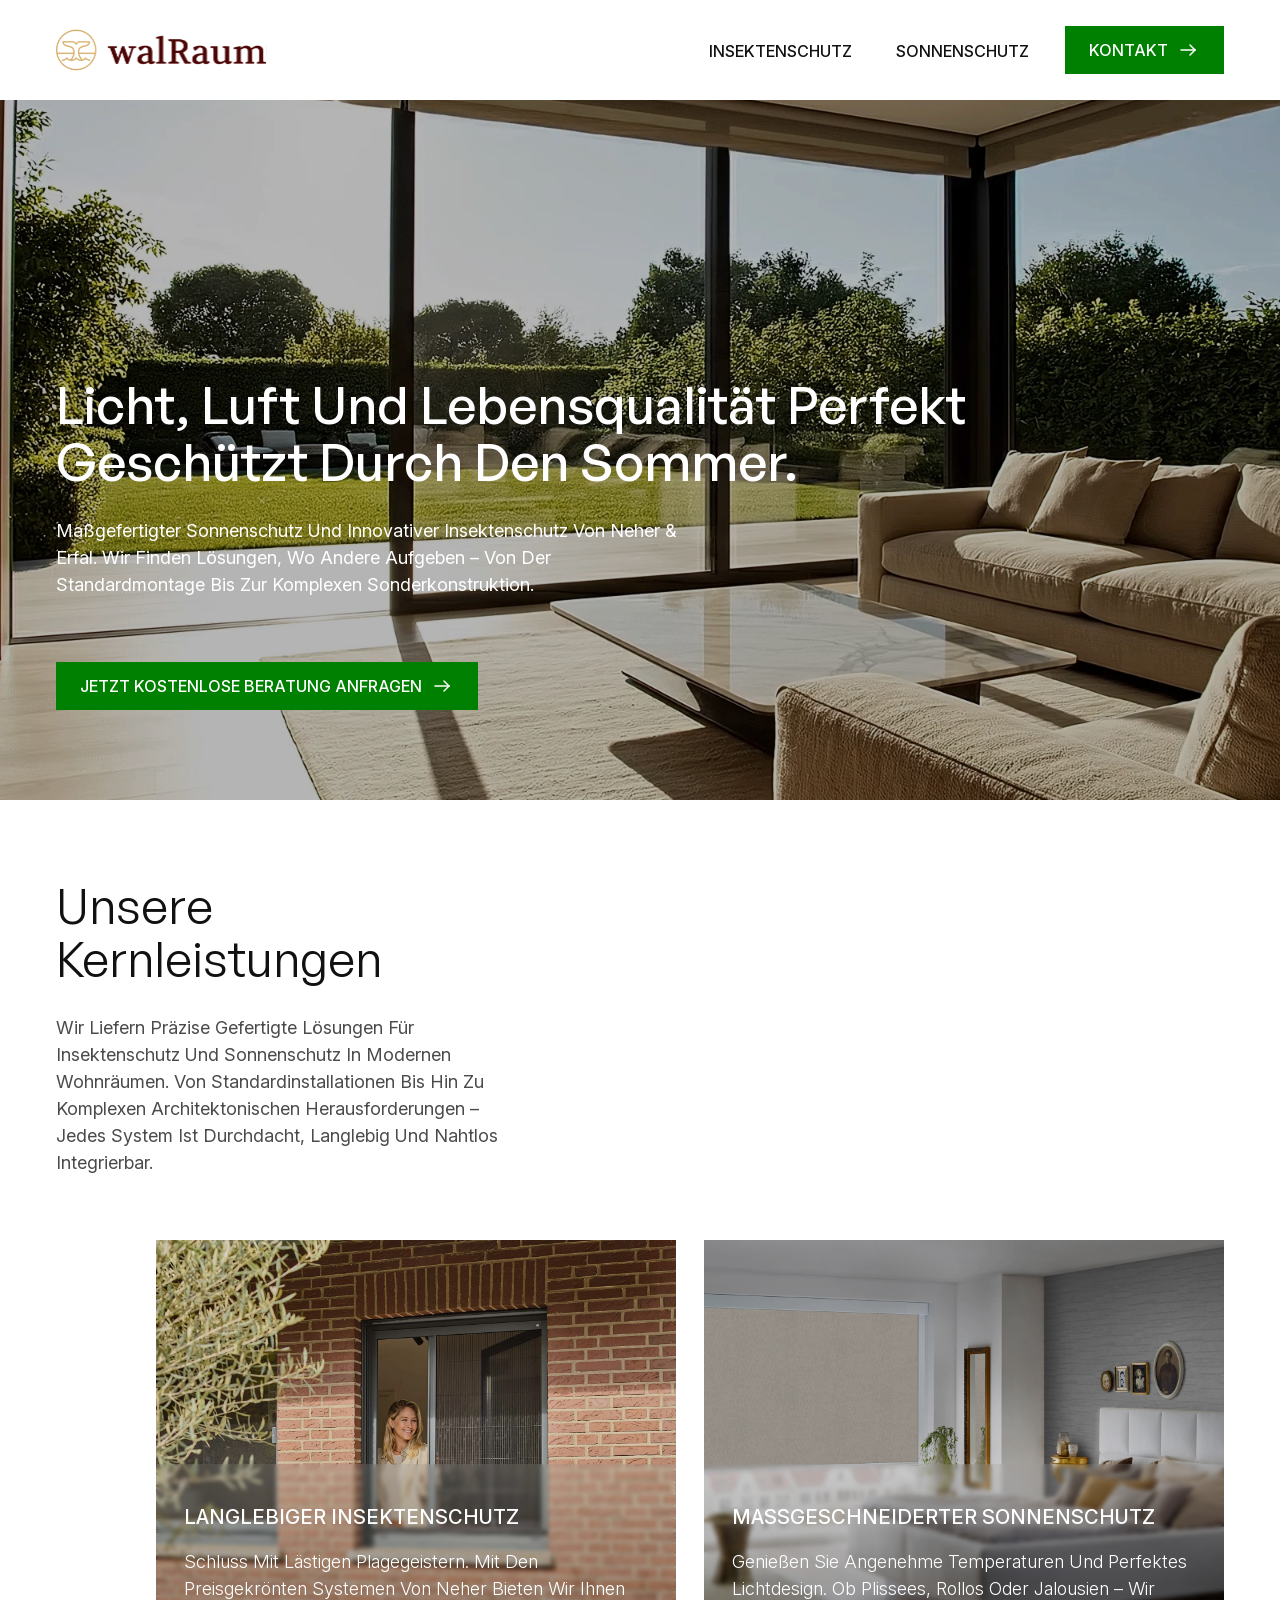
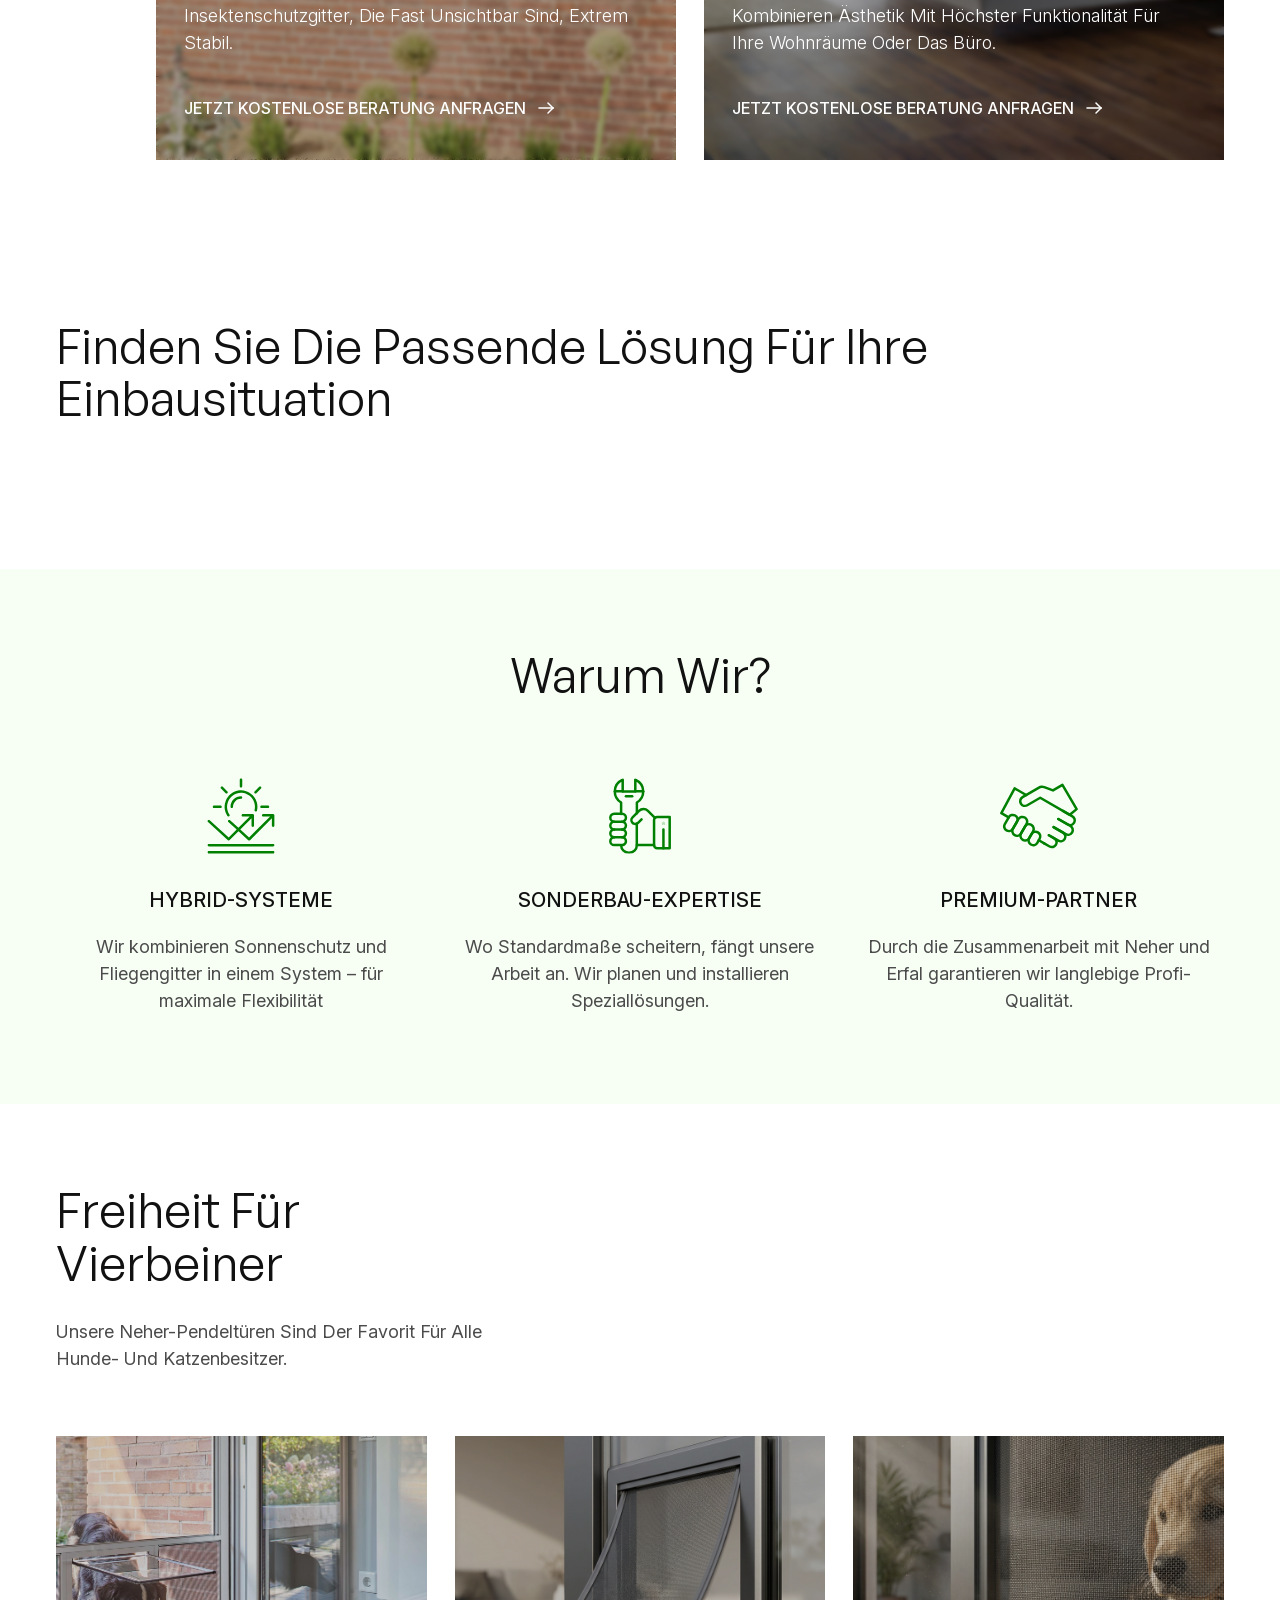
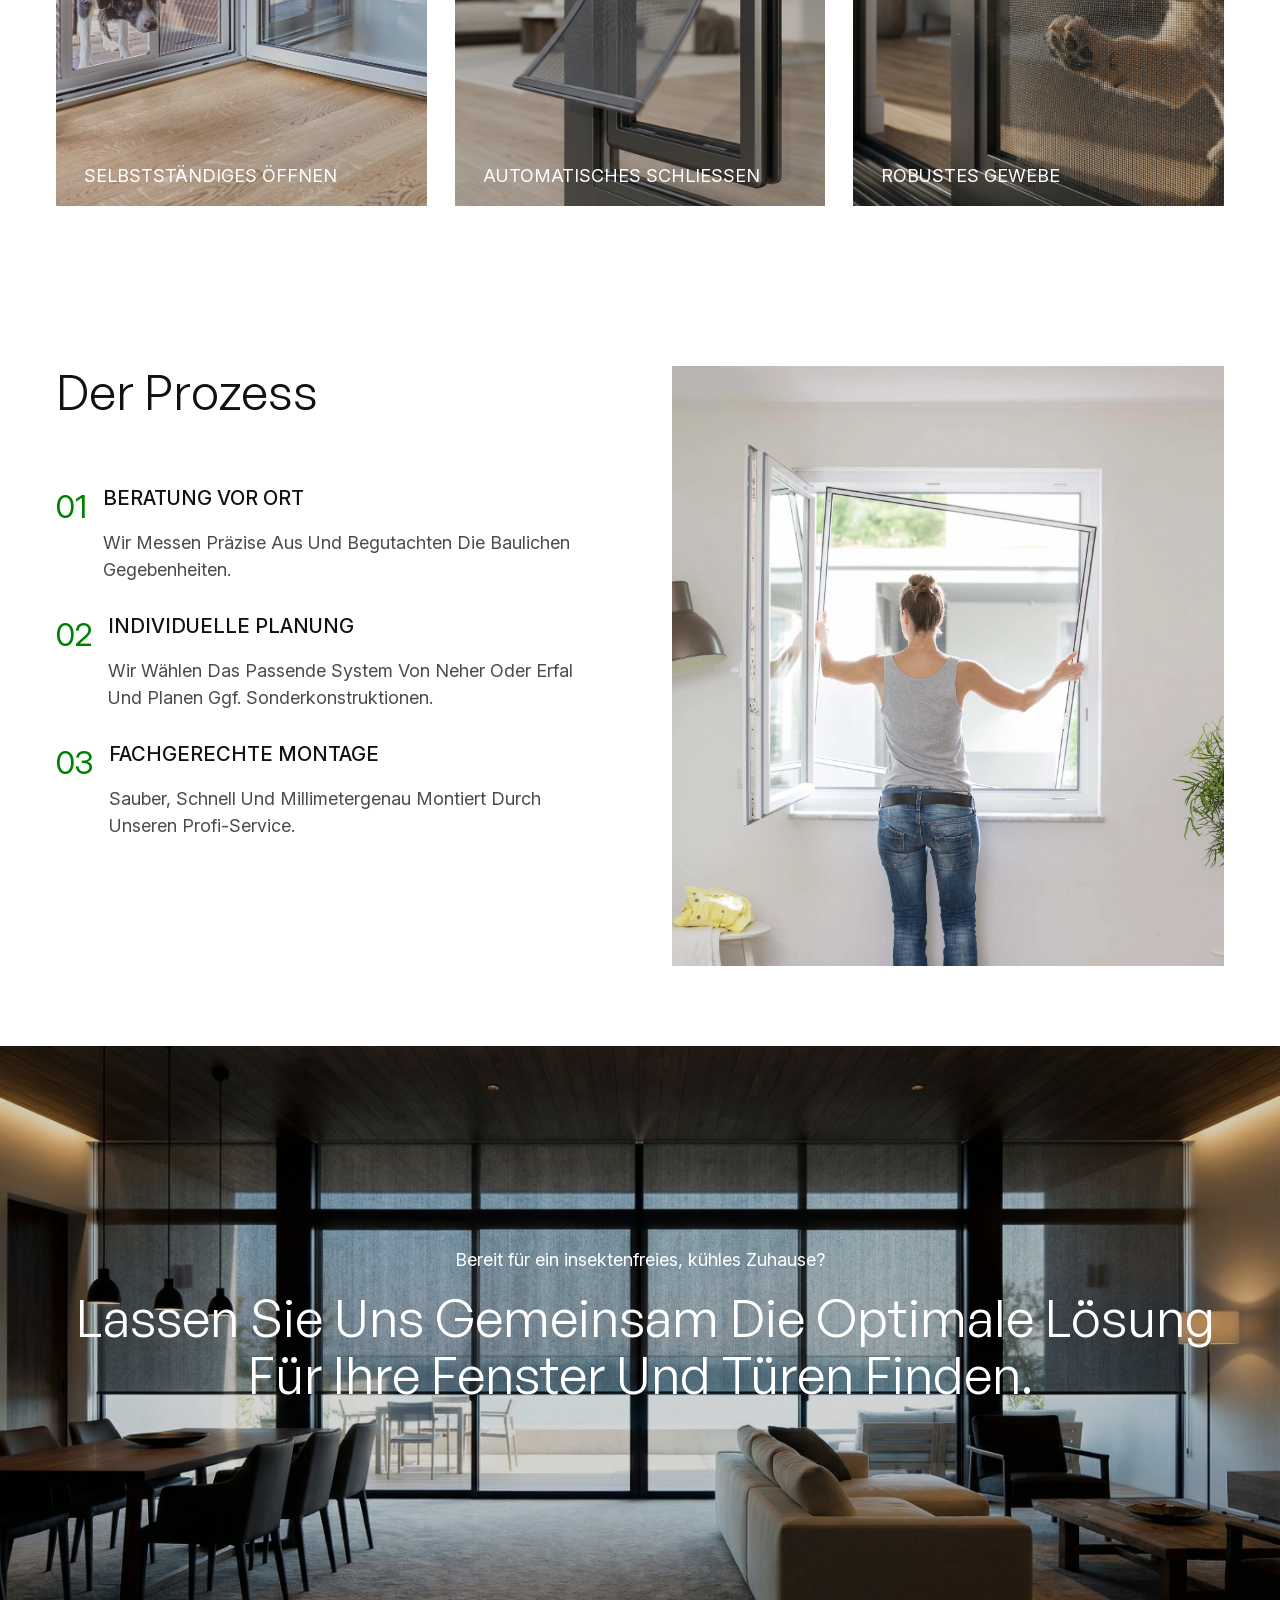
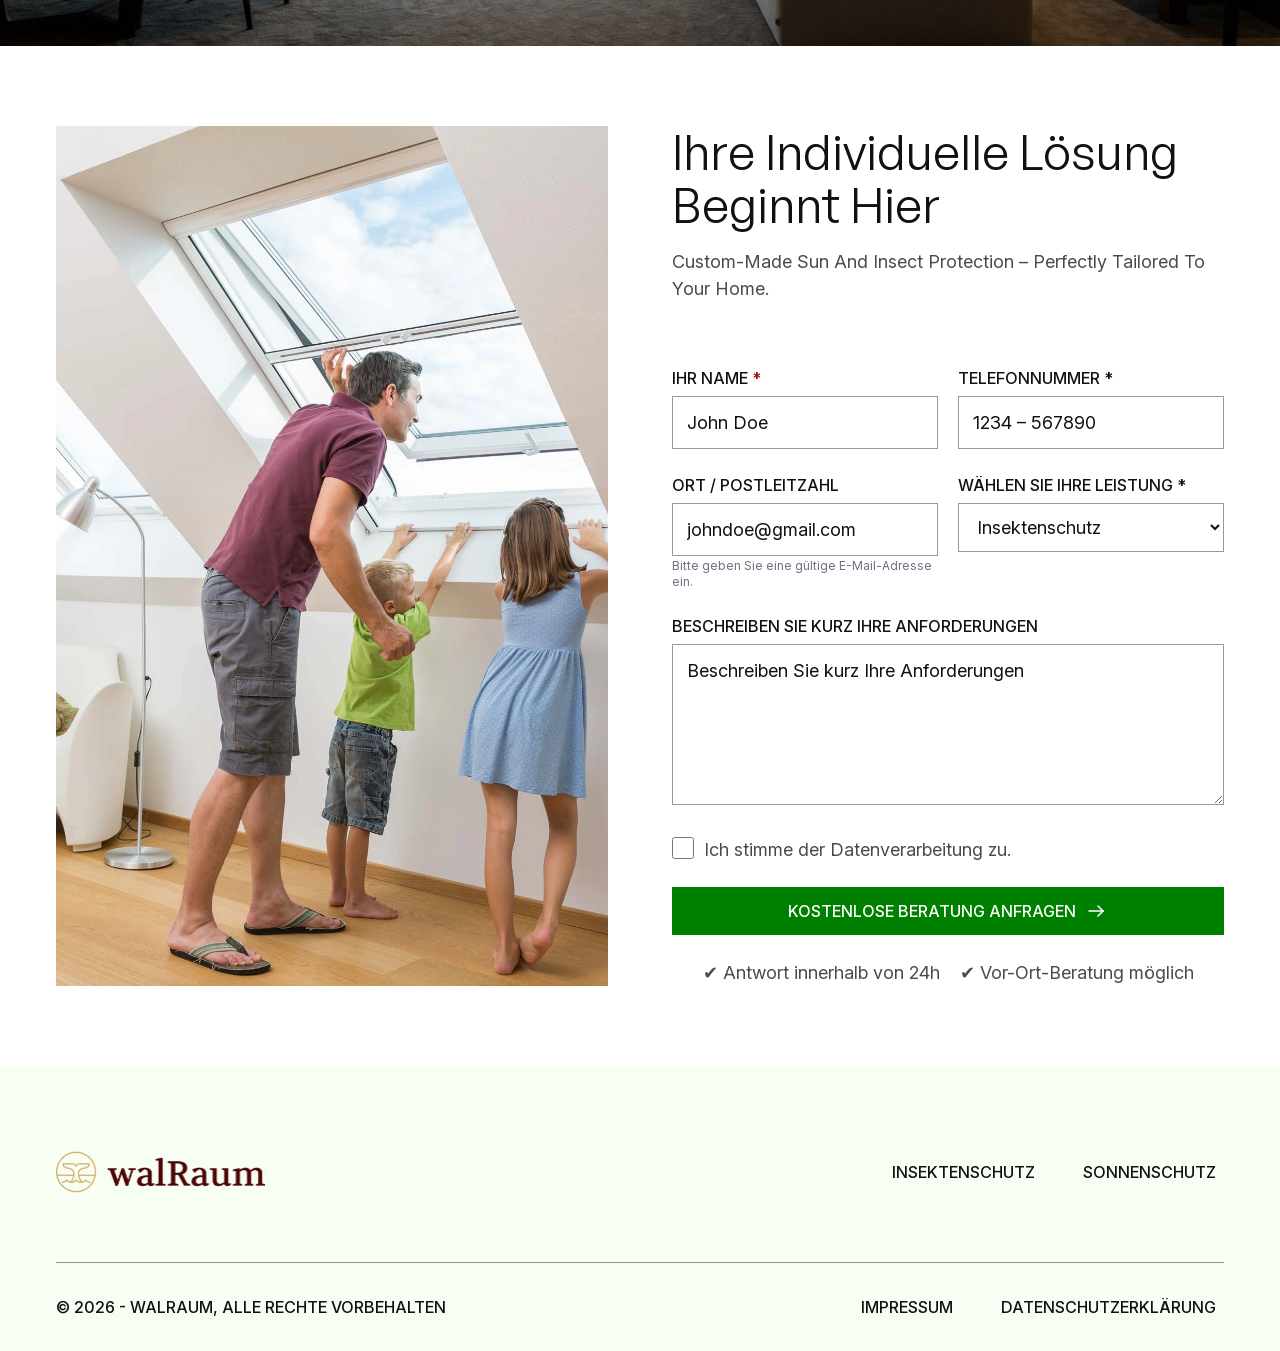
==== index.html @ 72f55087 "first commit" ====
<!doctype html>
<html lang="en">
    <head>
        <meta charset="utf-8">
        <meta name="viewport" content="width=device-width,initial-scale=1">
        <title>Walraum Home Page</title>
        
        <link rel="stylesheet" href="./assets/css/output.css">

    </head>
      
      
    <body>
        <!-- Skip Link button  -->
        <a href="#mainContent" class="skip-link btn-primary fixed top-0 left-0 z-40">Skip to content</a>
       <!-- HEADER -->
        <header class="header py-24 fixed w-full top-0 left-0 z-30">
            <div class="container">
                <div class="inner flex justify-between gap-32 items-center">
                    <a href="./index.html" aria-label="walraum homepage" class="relative">
                        <img src="./assets/images/header-logo.svg" alt="walraum logo image" class="white-logo">
                        <img src="./assets/images/header-color-logo.svg" alt="walraum colored logo image" class="color-logo absolute inset-0 opacity-0 invisible">
                    </a>
                  
                    <div id="mainMenu" class="flex justify-center items-center gap-12 md:gap-28">
                          <div id="menuBtn" class="lg:hidden w-35 h-35 border border-(--text-primary) flex flex-col justify-center items-center cursor-pointer">
                        <span class="line line-1 w-25 h-2 bg-(--text-primary) my-2"></span>
                        <span class="line line-2 w-25 h-2 bg-(--text-primary) my-2"></span>
                        <span class="line line-3 w-25 h-2 bg-(--text-primary) my-2"></span>
                    </div>
                        <nav>
                            
                            <ul>
                                <li>
                                    <a href="./Insektenschutz.html" role="link">Insektenschutz</a>
                                </li>
                                <li>
                                    <a href="./Sonnenschutz.html" role="link">Sonnenschutz</a>
                                </li>
                            </ul>
                        </nav>
                        <!-- button -->
                        <a href="#" role="button" class="btn-primary hidden! sm:flex!">
                            <span>Kontakt</span>
                            <img src="./assets/images/Arrow.svg" alt="white arrow svg" role="img">
                        </a>
                        <a href="#" role="button" class="btn-primary block! sm:hidden! py-8! px-8!">
                            <svg xmlns="http://www.w3.org/2000/svg" version="1.1" xmlns:xlink="http://www.w3.org/1999/xlink" width="20" height="20" x="0" y="0" viewBox="0 0 100 100" style="enable-background:new 0 0 512 512" xml:space="preserve" class=""><g><path d="M80.002 63.655c-4.922-3.39-11.718-1.984-15.067 3.054l-3.54 5.623c-.77 1.172-2.556 1.65-3.844.92-12.648-7.383-23.213-17.423-31.188-29.775-.825-1.277-.486-2.952.752-3.893l5.418-3.924c4.916-3.493 5.843-10.304 2.233-15.18L24.723 7.014c-3.06-4.023-9.05-4.45-12.487-.812C-1.048 20.211-4.83 42.283 27.688 73.293c32.477 30.894 54.338 26.045 67.545 12.192 3.553-3.678 2.814-9.662-1.405-12.511z" fill="#ffffff" opacity="1" data-original="#ffffff" class=""></path></g></svg>
                        </a>
                    </div>
                    
                </div>
            </div>
        </header>
        <main id="mainContent" tabindex="-1">
            <!-- Hero section start -->
            <section class="hero relative overflow-hidden h-[calc(100vh-100px)] flex justify-end">
                <!-- Background Video -->
                <video
                    class="absolute top-0 left-0 w-full h-full object-cover"
                    autoplay
                    muted
                    loop
                    playsinline
                    preload="metadata"
                    poster="./assets/images/Hero-Section.webp"
                >
                    <!-- Multiple formats for browser support -->
                    <source src="./assets/images/hero-banner-video.mp4" type="video/mp4">
                </video>
                <!-- Overlay (optional for readability) -->
                <div class="absolute inset-0 bg-(--overlay) z-10"></div>
                <div class="container">
                    <div class="hero-content relative h-full flex justify-start items-end py-90 z-11">
                        <div class="title lg:w-[80%] space-y-32  lg:space-y-64">
                            <div class="space-y-18 lg:space-y-28">
                                <h1 class="text-h1 font-medium text-white capitalize">
                                    Licht, Luft und Lebensqualität
    Perfekt geschützt durch den Sommer.
                                </h1>
                                <div class="para  capitalize capatalize text-white xl:w-[68%]">
                                    Maßgefertigter Sonnenschutz und innovativer Insektenschutz von Neher & Erfal. Wir finden Lösungen, wo andere aufgeben – von der Standardmontage bis zur komplexen Sonderkonstruktion.
                                </div>
                            </div>
                            <a href="#" class="btn-primary">
                                <span>Jetzt kostenlose Beratung anfragen</span>
                                <img src="./assets/images/Arrow.svg" alt="white arrow svg" role="img">
                            </a>
                        </div>
                    </div>
                </div>
            </section>
            <!-- Section 2 Starts -->
            <section class="py-30 md:py-50 lg:py-80">
                <div class="container">
                    <div class="inner space-y-32  lg:space-y-64">
                        <div class="heading space-y-18 lg:space-y-28 lg:w-[70%] xl:w-[38%]">
                            <h2 class="text-h2 font-normal text-(--text-primary)">Unsere Kernleistungen</h2>
                            <div class="para capitalize space-y-20 text-(--text-secondary) font-normal">
                                <p>Wir liefern präzise gefertigte Lösungen für Insektenschutz und Sonnenschutz in modernen Wohnräumen. Von Standardinstallationen bis hin zu komplexen architektonischen Herausforderungen – jedes System ist durchdacht, langlebig und nahtlos integrierbar.</p>
                            </div>
                        </div>
                        <!-- cards -->
                        <div class="main xl:pl-100 xxl:pl-348">
                            <div class="card-block grid lg:grid-cols-2 gap-28">
                                <div class="card relative overflow-hidden min-h-500 xl:min-h-auto xl:aspect-square group">
                                    <img
                                        src="./assets/images/sec-2-img1.webp"
                                        alt="Montierter Insektenschutzrahmen für Fenster und Türen"
                                        role="img"
                                        class="size-full object-cover transition-all duration-300 ease-in-out group-hover:scale-105"
                                    >
                                    <div class="absolute inset-0 bg-(--overlay) z-10"></div>
                                    <div class="content px-22 md:px-28 pt-28 md:pt-38 pb-22 md:pb-28 absolute bottom-0 w-full z-11 text-white bg-[linear-gradient(180deg,rgba(153,153,151,0.2)_0%,rgba(0,0,0,0.2)_39.9%)] backdrop-blur-[2px] space-y-28">
                                        <div class="space-y-16">
                                            <h3 class="text-h4 font-medium tracking-[6%] uppercase">Langlebiger Insektenschutz</h3>
                                            <div class="para  capitalize space-y-16 font-light tracking-[2%]">
                                                <p>Schluss mit lästigen Plagegeistern. Mit den preisgekrönten Systemen von Neher bieten wir Ihnen Insektenschutzgitter, die fast unsichtbar sind, extrem stabil.</p>
                                            </div>
                                        </div>
                                        <a href="#" role="link" class="btn-link">
                                            <span>Jetzt kostenlose Beratung anfragen</span>
                                            <img src="./assets/images/Arrow.svg" alt="white arrow svg" role="img">
                                        </a>
                                    </div>
                                </div>
                                <!--  -->
                                <div class="card relative overflow-hidden min-h-500 xl:min-h-auto xl:aspect-square group">
                                    <img
                                        src="./assets/images/sec-2-img2.webp"
                                        alt="Montierter Insektenschutzrahmen für Fenster und Türen"
                                        role="img"
                                        class="size-full object-cover transition-all duration-300 ease-in-out group-hover:scale-105"
                                    >
                                    <div class="absolute inset-0 bg-(--overlay) z-10"></div>
                                    <div class="content px-22 md:px-28 pt-28 md:pt-38 pb-22 md:pb-28 absolute bottom-0 w-full z-11 text-white bg-[linear-gradient(180deg,rgba(153,153,151,0.2)_0%,rgba(0,0,0,0.2)_39.9%)] backdrop-blur-[2px] space-y-28">
                                        <div class="space-y-16">
                                            <h3 class="text-h4 font-medium tracking-[6%] uppercase">Maßgeschneiderter Sonnenschutz</h3>
                                            <div class="para  capitalize space-y-16 font-light tracking-[2%]">
                                                <p>Genießen Sie angenehme Temperaturen und perfektes Lichtdesign. Ob Plissees, Rollos oder Jalousien – wir kombinieren Ästhetik mit höchster Funktionalität für Ihre Wohnräume oder das Büro.</p>
                                            </div>
                                        </div>
                                        <a href="#" role="link" class="btn-link">
                                            <span>Jetzt kostenlose Beratung anfragen</span>
                                            <img src="./assets/images/Arrow.svg" alt="white arrow svg" role="img">
                                        </a>
                                    </div>
                                </div>
                            </div>
                        </div>
                    </div>
                </div>
            </section>
            <!-- Section 3 Starts -->
            <section class="py-30 md:py-50 lg:py-80">
                <div class="container">
                    <div class="inner space-y-32  lg:space-y-64">
                        <div class="heading">
                            <h2 class="text-h2 font-normal text-(--text-primary)">Finden Sie die passende Lösung für Ihre Einbausituation</h2>
                          
                        </div>
                        <!-- cards -->
                        <div class="main ">
                            
                        </div>
                    </div>
                </div>
            </section>
            <!-- section 4 starts -->
            <section class="py-30 md:py-50 lg:py-80 bg-(--light-green)">
                <div class="container">
                    <div class="inner space-y-32 lg:space-y-64">
                        <div class="title text-center ">
                            <h2 class="text-h2 font-normal text-(--text-primary)">Warum wir?</h2>
                        </div>
                        <div class="main grid sm:grid-cols-2 lg:grid-cols-3 gap-28 parent-equal">
                            <div class="p-10 flex flex-col gap-28 justify-center items-center text-center">
                                <img src="./assets/images/hybrid.svg" alt="icon for hybrid-system" role="img">
                                <div class="space-y-16">
                                    <h3 class="equal-title text-h4 font-medium uppercase leading-relaxed tracking-[6%]">Hybrid-Systeme</h3>
                                    <div class="equal-content space-y-16 font-normal tracking-[2%] text-(--text-secondary)">
                                        <p>Wir kombinieren Sonnenschutz und Fliegengitter in einem System – für maximale Flexibilität</p>
                                    </div>
                                </div>
                            </div>
                            <!--  -->
                            <div class="p-10 flex flex-col gap-28 justify-center items-center text-center">
                                <img src="./assets/images/Sonderbau-Expertise.svg" alt="icon for Sonderbau-Expertise" role="img">
                                <div class="space-y-16">
                                    <h3 class="equal-title text-h4 font-medium uppercase leading-relaxed tracking-[6%]">Sonderbau-Expertise</h3>
                                    <div class="equal-content space-y-16 font-normal tracking-[2%] text-(--text-secondary)">
                                        <p>Wo Standardmaße scheitern, fängt unsere Arbeit an. Wir planen und installieren Speziallösungen.</p>
                                    </div>
                                </div>
                            </div>
                            <!--  -->
                            <div class="p-10 flex flex-col gap-28 justify-center items-center text-center">
                                <img src="./assets/images/Partner.svg" alt="icon for Premium-Partner" role="img">
                                <div class="space-y-16">
                                    <h3 class="equal-title text-h4 font-medium uppercase leading-relaxed tracking-[6%]">Premium-Partner</h3>
                                    <div class="equal-content space-y-16 font-normal tracking-[2%] text-(--text-secondary)">
                                        <p>Durch die Zusammenarbeit mit Neher und Erfal garantieren wir langlebige Profi-Qualität.</p>
                                    </div>
                                </div>
                            </div>
                        </div>
                    </div>
                </div>
            </section>
            <!-- section 5 starts -->
            <section class="py-30 md:py-50 lg:py-80">
                <div class="container">
                    <div class="inner space-y-32 lg:space-y-64">
                        <div class="heading space-y-18 lg:space-y-28 lg:w-[70%] xl:w-[38%]">
                            <h2 class="text-h2 font-normal text-(--text-primary)">Freiheit für Vierbeiner</h2>
                            <div class="para capitalize space-y-20 text-(--text-secondary) font-normal">
                                <p>Unsere Neher-Pendeltüren sind der Favorit für alle Hunde- und Katzenbesitzer.</p>
                            </div>
                        </div>
                        <div class="grid sm:grid-cols-2 lg:grid-cols-3 gap-28">
                            <div class="relative overflow-hidden group aspect-square">
                                <img src="./assets/images/Freiheit-für-Vierbeiner-1.webp" alt=" image for elbstständiges Öffnen" class="size-full object-cover transition-all duration-300 ease-in-out group-hover:scale-105">
                                <!-- Overlay (optional for readability) -->
                                <div class="absolute inset-0 bg-(--overlay) z-10"></div>
                                <div class="content z-11 text-white uppercase py-17 px-28 absolute bottom-0">
                                    <h3>Selbstständiges Öffnen</h3>
                                </div>
                            </div>
                            <div class="relative overflow-hidden group aspect-square">
                                <img src="./assets/images/Freiheit-für-Vierbeiner-2.webp" alt=" image for Automatisches Schließen" class="size-full object-cover transition-all duration-300 ease-in-out group-hover:scale-105">
                                <!-- Overlay (optional for readability) -->
                                <div class="absolute inset-0 bg-(--overlay) z-10"></div>
                                <div class="content z-11 text-white uppercase py-17 px-28 absolute bottom-0">
                                    <h3>Automatisches Schließen</h3>
                                </div>
                            </div>
                            <div class="relative overflow-hidden group aspect-square">
                                <img src="./assets/images/Freiheit-für-Vierbeiner-3.webp" alt=" image for Robustes Gewebe" class="size-full object-cover transition-all duration-300 ease-in-out group-hover:scale-105">
                                <!-- Overlay (optional for readability) -->
                                <div class="absolute inset-0 bg-(--overlay) z-10"></div>
                                <div class="content z-11 text-white uppercase py-17 px-28 absolute bottom-0">
                                    <h3>Robustes Gewebe</h3>
                                </div>
                            </div>
                        </div>
                    </div>
                </div>
            </section>
            <!-- section 6 Starts -->
            <section class="py-30 md:py-50 lg:py-80">
                <div class="container">
                    <div class="inner flex gap-32 lg:gap-64 flex-col-reverse lg:flex-row">
                        <div class="w-full lg:w-1/2">
                            <div class="space-y-32 lg:space-y-64">
                                <h2 class="text-h2 font-normal text-(--text-primary)">Der Prozess</h2>
                                <div class="listing space-y-16 lg:space-y-28">
                                    <div class="list-inn flex justify-start items-start gap-16">
                                        <span class="text-h3 text-(--button-bg)">01</span>
                                        <div class="space-y-10 sm:space-y-16">
                                            <h3 class="text-h4 uppercase font-medium">Beratung vor Ort</h3>
                                            <div class="para capitalize space-y-16 text-(--text-secondary)">
                                                <span>Wir messen präzise aus und begutachten die baulichen Gegebenheiten.</span>
                                            </div>
                                        </div>
                                    </div>
                                    <!--  -->
                                    <div class="list-inn flex justify-start items-start gap-16">
                                        <span class="text-h3 text-(--button-bg)">02</span>
                                        <div class="space-y-10 sm:space-y-16">
                                            <h3 class="text-h4 uppercase font-medium">Individuelle Planung</h3>
                                            <div class="para capitalize space-y-16 text-(--text-secondary)">
                                                <span>Wir wählen das passende System von Neher oder Erfal und planen ggf. Sonderkonstruktionen.</span>
                                            </div>
                                        </div>
                                    </div>
                                    <!--  -->
                                    <div class="list-inn flex justify-start items-start gap-16">
                                        <span class="text-h3 text-(--button-bg)">03</span>
                                        <div class="space-y-10 sm:space-y-16">
                                            <h3 class="text-h4 uppercase font-medium">Fachgerechte Montage</h3>
                                            <div class="para capitalize space-y-16 text-(--text-secondary)">
                                                <span>Sauber, schnell und millimetergenau montiert durch unseren Profi-Service.</span>
                                            </div>
                                        </div>
                                    </div>
                                </div>
                            </div>
                        </div>
                        <div class="w-full lg:w-1/2 h-600 overflow-hidden">
                            <img
                                src="./assets/images/section-5.webp"
                                alt="section image for Der Prozess"
                                role="img"
                                class="size-full object-cover transition-all duration-300 ease-in-out hover:scale-105"
                            >
                        </div>
                    </div>
                </div>
            </section>
            <!-- section 7 Starts -->
            <section class="py-200 relative overflow-hidden flex justify-center item-center h-600">
                <img
                    src="./assets/images/cta-background-image.webp"
                    alt="cta background image"
                    role="img"
                    class="absolute inset-0 z-0 object-cover object-center size-full"
                >
                <!-- Overlay (optional for readability) -->
                <div class="absolute inset-0 bg-(--overlay) z-10"></div>
                <div class="container">
                    <div class="inner relative z-11">
                        <div class="content text-white text-center space-y-16">
                            <span>Bereit für ein insektenfreies, kühles Zuhause?</span>
                            <h2 class="text-h1 tracking-[2%]"> Lassen Sie uns gemeinsam die optimale Lösung für Ihre Fenster und Türen finden.</h2>
                        </div>
                    </div>
                </div>
            </section>
            <!-- section 8 Starts -->
            <section class="py-30 md:py-50 lg:py-80">
                <div class="container">
                    <div class="inner flex gap-32 xlg:gap-64 flex-col-reverse lg:flex-row">
                        <div class="w-full lg:w-1/2 overflow-hidden">
                            <img
                                src="./assets/images/form-image.webp"
                                alt="section image for Der form"
                                role="img"
                                class="size-full object-cover transition-all duration-300 ease-in-out hover:scale-105"
                            >
                        </div>
                        <div class="w-full lg:w-1/2">
                            <div class="space-y-32 xl:space-y-64">
                                <div class="space-y-16">
                                    <h2 class="text-h2 font-normal text-(--text-primary)">Ihre individuelle Lösung beginnt hier</h2>
                                    <div class="para space-y-16 text-(--text-secondary) capitalize">
                                        <p>Custom-made sun and insect protection – perfectly tailored to your home.</p>
                                    </div>
                                </div>
                                <!-- form -->
                                <form action="#" method="post" class="space-y-24 max-w-2xl">
                                    <!-- Name + Phone -->
                                    <div class="grid xl:grid-cols-2 gap-20">
                                        <!-- Name -->
                                        <div>
                                            <label for="name" class="block text-p font-medium mb-6 uppercase text-(--text-primary)">
                                                Ihr Name
                                                <span aria-hidden="true" class="text-red-800">*</span>
                                            </label>
                                            <input
                                                type="text"
                                                id="name"
                                                name="name"
                                                placeholder="John Doe"
                                                required
                                                aria-required="true"
                                                class="text-(--text-primary) w-full border border-[#989898] px-14 py-12 focus:outline-none focus:ring-1 focus:ring-(--button-bg)"
                                            >
                                        </div>
                                        <!-- Phone -->
                                        <div>
                                            <label for="phone" class="block text-p font-medium mb-6 uppercase text-(--text-primary)">
                                                Telefonnummer
                                                <span aria-hidden="true">*</span>
                                            </label>
                                            <input
                                                type="tel"
                                                id="phone"
                                                name="phone"
                                                placeholder="1234 – 567890"
                                                required
                                                aria-required="true"
                                                class="text-(--text-primary) w-full border border-[#989898] px-14 py-12 focus:outline-none focus:ring-1 focus:ring-(--button-bg)"
                                            >
                                        </div>
                                    </div>
                                    <!-- Email + Service -->
                                    <div class="grid xl:grid-cols-2 gap-20">
                                        <!-- Email -->
                                        <div>
                                            <label for="email" class="block text-p font-medium mb-6 uppercase text-(--text-primary)">
                                                Ort / Postleitzahl
                                            </label>
                                            <input
                                                type="email"
                                                id="email"
                                                name="email"
                                                placeholder="johndoe@gmail.com"
                                                aria-describedby="email-help"
                                                class="text-(--text-primary) w-full border border-[#989898] px-14 py-12 focus:outline-none focus:ring-2 focus:ring-[#989898]"
                                            >
                                            <p id="email-help" class="text-xs text-gray-500 mt-2">
                                                Bitte geben Sie eine gültige E-Mail-Adresse ein.
                                            </p>
                                        </div>
                                        <!-- Service -->
                                        <div>
                                            <label for="service" class="block text-p font-medium mb-6 uppercase text-(--text-primary)">
                                                Wählen Sie Ihre Leistung
                                                <span aria-hidden="true">*</span>
                                            </label>
                                            <select
                                                id="service"
                                                name="service"
                                                required
                                                aria-required="true"
                                                class="text-(--text-primary) w-full border border-[#989898] px-14 py-12 focus:outline-none focus:ring-1 focus:ring-(--button-bg)"
                                            >
                                                <option value="">Insektenschutz</option>
                                                <option value="insektenschutz">Sonnenschutz</option>
                                                <option value="sonnenschutz">Sonnen- & Insektenschutz</option>
                                                <option value="sonderanfertigung">Sonderanfertigung</option>
                                                <option value="lösungen">Haustierfreundliche Lösungen</option>
                                            </select>
                                        </div>
                                    </div>
                                    <!-- Message -->
                                    <div>
                                        <label for="message" class="block text-p font-medium mb-6 uppercase text-(--text-primary)">
                                            Beschreiben Sie kurz Ihre Anforderungen
                                        </label>
                                        <textarea
                                            id="message"
                                            name="message"
                                            rows="5"
                                            placeholder="Beschreiben Sie kurz Ihre Anforderungen"
                                            class="text-(--text-primary) w-full border border-[#989898] px-14 py-12 focus:outline-none focus:ring-1 focus:ring-(--button-bg)"
                                        ></textarea>
                                    </div>
                                    <!-- Checkbox -->
                                    <div class="flex items-start gap-10">
                                        <input
                                            type="checkbox"
                                            id="consent"
                                            name="consent"
                                            required
                                            aria-required="true"
                                            class="mt-1 w-22 h-22"
                                        >
                                        <label for="consent" class="text-body text-(--text-secondary)">
                                            Ich stimme der Datenverarbeitung zu.
                                        </label>
                                    </div>
                                    <!-- Button -->
                                    <button type="submit" class="w-full! btn-primary">
                                        Kostenlose Beratung anfragen 
                                        <img src="./assets/images/Arrow.svg" alt="arrow icon" role="img">
                                    </button>
                                    <!-- Info -->
                                    <div class="flex flex-wrap justify-center gap-10 xl:gap-20 text-body text-(--text-secondary)">
                                        <span>✔ Antwort innerhalb von 24h</span>
                                        <span>✔ Vor-Ort-Beratung möglich</span>
                                    </div>
                                </form>
                            </div>
                        </div>
                    </div>
                </div>
            </section>
        </main>

        <footer class="bg-(--light-green)">
            <div class="container">
              <div class="footer-top pt-50 lg:pt-80 pb-40 lg:pb-64 flex justify-between items-center gap-20 flex-col lg:flex-row">
                  <a href="#" role="link">
                    <img src="./assets/images/header-color-logo.svg" alt="footer logo icon" role="img" class="w-210">
                  </a>

                  <div class="[&_ul]:flex [&_ul]:justify-center [&_ul]:items-center [&_ul]:gap-6 xsm:[&_ul]:gap-16 xlg:[&_ul]:gap-32 xsm:[&_ul>li]:p-8 [&_ul>li]:text-p [&_ul>li]:font-medium [&_ul>li]:uppercase [&_ul]:flex-col xsm:[&_ul]:flex-row [&_ul>li>a]:tracking-[6%] [&_ul>li>a]:transition-all [&_ul>li>a]:duration-300 [&_ul>li>a]:ease-in-out [&_ul>li>a]:hover:text-(--button-bg) [&_ul>li>a]:active:text-(--button-bg) [&_ul>li>a]:focus-within:text-(--button-bg)">
                     <ul>
                      <li><a href="#" role="link"> Insektenschutz</a></li>
                      <li><a href="#" role="link"> Sonnenschutz</a></li>
                     </ul>
                  </div>
              </div>
              <!-- copyright -->
               <div class="copyright flex justify-center lg:justify-between items-center gap-10 lg:gap-16 border-t-[1.5px] border-t-[#939393] py-12 lg:py-24 lg:flex-row flex-col">
                 <div class="text-p font-medium text-(--primary) uppercase  text-center lg:text-left">
                    <p>© 2026 - walraum, Alle Rechte vorbehalten</p>
                 </div>

                 <div class="[&_ul]:flex [&_ul]:justify-center [&_ul]:items-center [&_ul]:gap-6 xsm:[&_ul]:gap-16 xlg:[&_ul]:gap-32 xsm:[&_ul>li]:p-8 [&_ul>li]:text-p [&_ul>li]:font-medium [&_ul>li]:uppercase [&_ul]:flex-col xsm:[&_ul]:flex-row [&_ul>li>a]:tracking-[6%] [&_ul>li>a]:transition-all [&_ul>li>a]:duration-300 [&_ul>li>a]:ease-in-out [&_ul>li>a]:hover:text-(--button-bg) [&_ul>li>a]:active:text-(--button-bg) [&_ul>li>a]:focus-within:text-(--button-bg)">
                    <ul>
                      <li><a href="#" role="link"> Impressum</a></li>
                      <li><a href="#" role="link"> Datenschutzerklärung</a></li>
                     </ul>
                 </div>
               </div>
            </div>
        </footer>
        <!-- Script -->
        <script src="./assets/js/script.js"></script>
    </body>
</html>
---- assets/css/output.css ----
/*! tailwindcss v4.1.16 | MIT License | https://tailwindcss.com */
@layer properties;
@layer theme, base, components, utilities;
@layer theme {
  :root, :host {
    --font-sans: 'General Sans';
    --font-mono: ui-monospace, SFMono-Regular, Menlo, Monaco, Consolas, "Liberation Mono",
      "Courier New", monospace;
    --color-red-800: oklch(44.4% 0.177 26.899);
    --color-green-600: oklch(62.7% 0.194 149.214);
    --color-gray-500: oklch(55.1% 0.027 264.364);
    --color-gray-600: oklch(44.6% 0.03 256.802);
    --color-white: #fff;
    --spacing: 1px;
    --text-xs: 0.75rem;
    --text-xs--line-height: calc(1 / 0.75);
    --font-weight-light: 300;
    --font-weight-normal: 400;
    --font-weight-medium: 500;
    --tracking-wide: 0.025em;
    --leading-relaxed: 1.625;
    --ease-in-out: cubic-bezier(0.4, 0, 0.2, 1);
    --blur-sm: 8px;
    --aspect-video: 16 / 9;
    --default-transition-duration: 150ms;
    --default-transition-timing-function: cubic-bezier(0.4, 0, 0.2, 1);
    --default-font-family: var(--font-sans);
    --default-mono-font-family: var(--font-mono);
    --font-inter: 'Inter';
    --text-h1: clamp(33px, 4vw, 64px);
    --text-h2: clamp(28px, 4vw, 48px);
    --text-h3: clamp(24px, 3.5vw, 32px);
    --text-h4: clamp(20px, 1.5vw, 24px);
    --text-body: clamp(16px, 3vw, 18px);
    --text-p: clamp(14px, 3vw, 16px);
  }
}
@layer base {
  *, ::after, ::before, ::backdrop, ::file-selector-button {
    box-sizing: border-box;
    margin: 0;
    padding: 0;
    border: 0 solid;
  }
  html, :host {
    line-height: 1.5;
    -webkit-text-size-adjust: 100%;
    tab-size: 4;
    font-family: var(--default-font-family, ui-sans-serif, system-ui, sans-serif, "Apple Color Emoji", "Segoe UI Emoji", "Segoe UI Symbol", "Noto Color Emoji");
    font-feature-settings: var(--default-font-feature-settings, normal);
    font-variation-settings: var(--default-font-variation-settings, normal);
    -webkit-tap-highlight-color: transparent;
  }
  hr {
    height: 0;
    color: inherit;
    border-top-width: 1px;
  }
  abbr:where([title]) {
    -webkit-text-decoration: underline dotted;
    text-decoration: underline dotted;
  }
  h1, h2, h3, h4, h5, h6 {
    font-size: inherit;
    font-weight: inherit;
  }
  a {
    color: inherit;
    -webkit-text-decoration: inherit;
    text-decoration: inherit;
  }
  b, strong {
    font-weight: bolder;
  }
  code, kbd, samp, pre {
    font-family: var(--default-mono-font-family, ui-monospace, SFMono-Regular, Menlo, Monaco, Consolas, "Liberation Mono", "Courier New", monospace);
    font-feature-settings: var(--default-mono-font-feature-settings, normal);
    font-variation-settings: var(--default-mono-font-variation-settings, normal);
    font-size: 1em;
  }
  small {
    font-size: 80%;
  }
  sub, sup {
    font-size: 75%;
    line-height: 0;
    position: relative;
    vertical-align: baseline;
  }
  sub {
    bottom: -0.25em;
  }
  sup {
    top: -0.5em;
  }
  table {
    text-indent: 0;
    border-color: inherit;
    border-collapse: collapse;
  }
  :-moz-focusring {
    outline: auto;
  }
  progress {
    vertical-align: baseline;
  }
  summary {
    display: list-item;
  }
  ol, ul, menu {
    list-style: none;
  }
  img, svg, video, canvas, audio, iframe, embed, object {
    display: block;
    vertical-align: middle;
  }
  img, video {
    max-width: 100%;
    height: auto;
  }
  button, input, select, optgroup, textarea, ::file-selector-button {
    font: inherit;
    font-feature-settings: inherit;
    font-variation-settings: inherit;
    letter-spacing: inherit;
    color: inherit;
    border-radius: 0;
    background-color: transparent;
    opacity: 1;
  }
  :where(select:is([multiple], [size])) optgroup {
    font-weight: bolder;
  }
  :where(select:is([multiple], [size])) optgroup option {
    padding-inline-start: 20px;
  }
  ::file-selector-button {
    margin-inline-end: 4px;
  }
  ::placeholder {
    opacity: 1;
  }
  @supports (not (-webkit-appearance: -apple-pay-button))  or (contain-intrinsic-size: 1px) {
    ::placeholder {
      color: currentcolor;
      @supports (color: color-mix(in lab, red, red)) {
        color: color-mix(in oklab, currentcolor 50%, transparent);
      }
    }
  }
  textarea {
    resize: vertical;
  }
  ::-webkit-search-decoration {
    -webkit-appearance: none;
  }
  ::-webkit-date-and-time-value {
    min-height: 1lh;
    text-align: inherit;
  }
  ::-webkit-datetime-edit {
    display: inline-flex;
  }
  ::-webkit-datetime-edit-fields-wrapper {
    padding: 0;
  }
  ::-webkit-datetime-edit, ::-webkit-datetime-edit-year-field, ::-webkit-datetime-edit-month-field, ::-webkit-datetime-edit-day-field, ::-webkit-datetime-edit-hour-field, ::-webkit-datetime-edit-minute-field, ::-webkit-datetime-edit-second-field, ::-webkit-datetime-edit-millisecond-field, ::-webkit-datetime-edit-meridiem-field {
    padding-block: 0;
  }
  ::-webkit-calendar-picker-indicator {
    line-height: 1;
  }
  :-moz-ui-invalid {
    box-shadow: none;
  }
  button, input:where([type="button"], [type="reset"], [type="submit"]), ::file-selector-button {
    appearance: button;
  }
  ::-webkit-inner-spin-button, ::-webkit-outer-spin-button {
    height: auto;
  }
  [hidden]:where(:not([hidden="until-found"])) {
    display: none !important;
  }
}
@layer utilities {
  .collapse {
    visibility: collapse;
  }
  .invisible {
    visibility: hidden;
  }
  .visible {
    visibility: visible;
  }
  .absolute {
    position: absolute;
  }
  .fixed {
    position: fixed;
  }
  .relative {
    position: relative;
  }
  .static {
    position: static;
  }
  .inset-0 {
    inset: calc(var(--spacing) * 0);
  }
  .top-0 {
    top: calc(var(--spacing) * 0);
  }
  .top-50\! {
    top: calc(var(--spacing) * 50) !important;
  }
  .right-0\! {
    right: calc(var(--spacing) * 0) !important;
  }
  .bottom-0 {
    bottom: calc(var(--spacing) * 0);
  }
  .left-0 {
    left: calc(var(--spacing) * 0);
  }
  .left-\[90\%\]\! {
    left: 90% !important;
  }
  .z-0 {
    z-index: 0;
  }
  .z-10 {
    z-index: 10;
  }
  .z-11 {
    z-index: 11;
  }
  .z-30 {
    z-index: 30;
  }
  .z-40 {
    z-index: 40;
  }
  .container {
    width: 100%;
    @media (width >= 425px) {
      max-width: 425px;
    }
    @media (width >= 576px) {
      max-width: 576px;
    }
    @media (width >= 768px) {
      max-width: 768px;
    }
    @media (width >= 992px) {
      max-width: 992px;
    }
    @media (width >= 1024px) {
      max-width: 1024px;
    }
    @media (width >= 1200px) {
      max-width: 1200px;
    }
    @media (width >= 1512px) {
      max-width: 1512px;
    }
    @media (width >= 1740px) {
      max-width: 1740px;
    }
  }
  .mx-auto {
    margin-inline: auto;
  }
  .my-2 {
    margin-block: calc(var(--spacing) * 2);
  }
  .-mt-160 {
    margin-top: calc(var(--spacing) * -160);
  }
  .mt-1 {
    margin-top: calc(var(--spacing) * 1);
  }
  .mt-2 {
    margin-top: calc(var(--spacing) * 2);
  }
  .mb-6 {
    margin-bottom: calc(var(--spacing) * 6);
  }
  .block {
    display: block;
  }
  .block\! {
    display: block !important;
  }
  .contents {
    display: contents;
  }
  .flex {
    display: flex;
  }
  .grid {
    display: grid;
  }
  .hidden {
    display: none;
  }
  .hidden\! {
    display: none !important;
  }
  .aspect-square {
    aspect-ratio: 1 / 1;
  }
  .aspect-video {
    aspect-ratio: var(--aspect-video);
  }
  .size-full {
    width: 100%;
    height: 100%;
  }
  .h-2 {
    height: calc(var(--spacing) * 2);
  }
  .h-22 {
    height: calc(var(--spacing) * 22);
  }
  .h-24 {
    height: calc(var(--spacing) * 24);
  }
  .h-35 {
    height: calc(var(--spacing) * 35);
  }
  .h-40\! {
    height: calc(var(--spacing) * 40) !important;
  }
  .h-80 {
    height: calc(var(--spacing) * 80);
  }
  .h-600 {
    height: calc(var(--spacing) * 600);
  }
  .h-\[calc\(100vh-100px\)\] {
    height: calc(100vh - 100px);
  }
  .h-auto {
    height: auto;
  }
  .h-auto\! {
    height: auto !important;
  }
  .h-full {
    height: 100%;
  }
  .max-h-0 {
    max-height: calc(var(--spacing) * 0);
  }
  .min-h-500 {
    min-height: calc(var(--spacing) * 500);
  }
  .w-22 {
    width: calc(var(--spacing) * 22);
  }
  .w-24 {
    width: calc(var(--spacing) * 24);
  }
  .w-25 {
    width: calc(var(--spacing) * 25);
  }
  .w-35 {
    width: calc(var(--spacing) * 35);
  }
  .w-40\! {
    width: calc(var(--spacing) * 40) !important;
  }
  .w-80 {
    width: calc(var(--spacing) * 80);
  }
  .w-210 {
    width: calc(var(--spacing) * 210);
  }
  .w-auto\! {
    width: auto !important;
  }
  .w-fit {
    width: fit-content;
  }
  .w-full {
    width: 100%;
  }
  .w-full\! {
    width: 100% !important;
  }
  .-translate-x-1\/2\! {
    --tw-translate-x: calc(calc(1/2 * 100%) * -1) !important;
    translate: var(--tw-translate-x) var(--tw-translate-y) !important;
  }
  .transform {
    transform: var(--tw-rotate-x,) var(--tw-rotate-y,) var(--tw-rotate-z,) var(--tw-skew-x,) var(--tw-skew-y,);
  }
  .cursor-pointer {
    cursor: pointer;
  }
  .resize {
    resize: both;
  }
  .flex-col {
    flex-direction: column;
  }
  .flex-col-reverse {
    flex-direction: column-reverse;
  }
  .flex-wrap {
    flex-wrap: wrap;
  }
  .items-center {
    align-items: center;
  }
  .items-end {
    align-items: flex-end;
  }
  .items-start {
    align-items: flex-start;
  }
  .justify-between {
    justify-content: space-between;
  }
  .justify-center {
    justify-content: center;
  }
  .justify-end {
    justify-content: flex-end;
  }
  .justify-start {
    justify-content: flex-start;
  }
  .gap-5 {
    gap: calc(var(--spacing) * 5);
  }
  .gap-10 {
    gap: calc(var(--spacing) * 10);
  }
  .gap-12 {
    gap: calc(var(--spacing) * 12);
  }
  .gap-16 {
    gap: calc(var(--spacing) * 16);
  }
  .gap-20 {
    gap: calc(var(--spacing) * 20);
  }
  .gap-28 {
    gap: calc(var(--spacing) * 28);
  }
  .gap-32 {
    gap: calc(var(--spacing) * 32);
  }
  .space-y-10 {
    :where(& > :not(:last-child)) {
      --tw-space-y-reverse: 0;
      margin-block-start: calc(calc(var(--spacing) * 10) * var(--tw-space-y-reverse));
      margin-block-end: calc(calc(var(--spacing) * 10) * calc(1 - var(--tw-space-y-reverse)));
    }
  }
  .space-y-12 {
    :where(& > :not(:last-child)) {
      --tw-space-y-reverse: 0;
      margin-block-start: calc(calc(var(--spacing) * 12) * var(--tw-space-y-reverse));
      margin-block-end: calc(calc(var(--spacing) * 12) * calc(1 - var(--tw-space-y-reverse)));
    }
  }
  .space-y-16 {
    :where(& > :not(:last-child)) {
      --tw-space-y-reverse: 0;
      margin-block-start: calc(calc(var(--spacing) * 16) * var(--tw-space-y-reverse));
      margin-block-end: calc(calc(var(--spacing) * 16) * calc(1 - var(--tw-space-y-reverse)));
    }
  }
  .space-y-18 {
    :where(& > :not(:last-child)) {
      --tw-space-y-reverse: 0;
      margin-block-start: calc(calc(var(--spacing) * 18) * var(--tw-space-y-reverse));
      margin-block-end: calc(calc(var(--spacing) * 18) * calc(1 - var(--tw-space-y-reverse)));
    }
  }
  .space-y-20 {
    :where(& > :not(:last-child)) {
      --tw-space-y-reverse: 0;
      margin-block-start: calc(calc(var(--spacing) * 20) * var(--tw-space-y-reverse));
      margin-block-end: calc(calc(var(--spacing) * 20) * calc(1 - var(--tw-space-y-reverse)));
    }
  }
  .space-y-24 {
    :where(& > :not(:last-child)) {
      --tw-space-y-reverse: 0;
      margin-block-start: calc(calc(var(--spacing) * 24) * var(--tw-space-y-reverse));
      margin-block-end: calc(calc(var(--spacing) * 24) * calc(1 - var(--tw-space-y-reverse)));
    }
  }
  .space-y-28 {
    :where(& > :not(:last-child)) {
      --tw-space-y-reverse: 0;
      margin-block-start: calc(calc(var(--spacing) * 28) * var(--tw-space-y-reverse));
      margin-block-end: calc(calc(var(--spacing) * 28) * calc(1 - var(--tw-space-y-reverse)));
    }
  }
  .space-y-32 {
    :where(& > :not(:last-child)) {
      --tw-space-y-reverse: 0;
      margin-block-start: calc(calc(var(--spacing) * 32) * var(--tw-space-y-reverse));
      margin-block-end: calc(calc(var(--spacing) * 32) * calc(1 - var(--tw-space-y-reverse)));
    }
  }
  .overflow-hidden {
    overflow: hidden;
  }
  .overflow-hidden\! {
    overflow: hidden !important;
  }
  .rounded-full {
    border-radius: calc(infinity * 1px);
  }
  .rounded-none\! {
    border-radius: 0 !important;
  }
  .border {
    border-style: var(--tw-border-style);
    border-width: 1px;
  }
  .border-2 {
    border-style: var(--tw-border-style);
    border-width: 2px;
  }
  .border-t-\[1\.5px\] {
    border-top-style: var(--tw-border-style);
    border-top-width: 1.5px;
  }
  .border-b-\[1\.5px\] {
    border-bottom-style: var(--tw-border-style);
    border-bottom-width: 1.5px;
  }
  .border-\(--text-primary\) {
    border-color: var(--text-primary);
  }
  .border-\[\#00580091\] {
    border-color: #00580091;
  }
  .border-\[\#989898\] {
    border-color: #989898;
  }
  .border-t-\[\#939393\] {
    border-top-color: #939393;
  }
  .border-b-\[\#D8D8D8\] {
    border-bottom-color: #D8D8D8;
  }
  .bg-\(--light-green\) {
    background-color: var(--light-green);
  }
  .bg-\(--overlay\) {
    background-color: var(--overlay);
  }
  .bg-\(--overlay1\) {
    background-color: var(--overlay1);
  }
  .bg-\(--text-primary\) {
    background-color: var(--text-primary);
  }
  .bg-\[\#F7FFF5\] {
    background-color: #F7FFF5;
  }
  .bg-transparent {
    background-color: transparent;
  }
  .bg-white {
    background-color: var(--color-white);
  }
  .bg-\[linear-gradient\(180deg\,rgba\(153\,153\,151\,0\.2\)_0\%\,rgba\(0\,0\,0\,0\.2\)_39\.9\%\)\] {
    background-image: linear-gradient(180deg,rgba(153,153,151,0.2) 0%,rgba(0,0,0,0.2) 39.9%);
  }
  .object-cover {
    object-fit: cover;
  }
  .object-center {
    object-position: center;
  }
  .p-10 {
    padding: calc(var(--spacing) * 10);
  }
  .px-8\! {
    padding-inline: calc(var(--spacing) * 8) !important;
  }
  .px-14 {
    padding-inline: calc(var(--spacing) * 14);
  }
  .px-15 {
    padding-inline: calc(var(--spacing) * 15);
  }
  .px-22 {
    padding-inline: calc(var(--spacing) * 22);
  }
  .px-28 {
    padding-inline: calc(var(--spacing) * 28);
  }
  .py-4 {
    padding-block: calc(var(--spacing) * 4);
  }
  .py-8 {
    padding-block: calc(var(--spacing) * 8);
  }
  .py-8\! {
    padding-block: calc(var(--spacing) * 8) !important;
  }
  .py-12 {
    padding-block: calc(var(--spacing) * 12);
  }
  .py-17 {
    padding-block: calc(var(--spacing) * 17);
  }
  .py-24 {
    padding-block: calc(var(--spacing) * 24);
  }
  .py-30 {
    padding-block: calc(var(--spacing) * 30);
  }
  .py-40 {
    padding-block: calc(var(--spacing) * 40);
  }
  .py-90 {
    padding-block: calc(var(--spacing) * 90);
  }
  .py-200 {
    padding-block: calc(var(--spacing) * 200);
  }
  .pt-4 {
    padding-top: calc(var(--spacing) * 4);
  }
  .pt-28 {
    padding-top: calc(var(--spacing) * 28);
  }
  .pt-50 {
    padding-top: calc(var(--spacing) * 50);
  }
  .pt-100 {
    padding-top: calc(var(--spacing) * 100);
  }
  .pt-160 {
    padding-top: calc(var(--spacing) * 160);
  }
  .pb-22 {
    padding-bottom: calc(var(--spacing) * 22);
  }
  .pb-28 {
    padding-bottom: calc(var(--spacing) * 28);
  }
  .pb-40 {
    padding-bottom: calc(var(--spacing) * 40);
  }
  .pb-50 {
    padding-bottom: calc(var(--spacing) * 50);
  }
  .text-center {
    text-align: center;
  }
  .text-left {
    text-align: left;
  }
  .text-xs {
    font-size: var(--text-xs);
    line-height: var(--tw-leading, var(--text-xs--line-height));
  }
  .text-\[10px\] {
    font-size: 10px;
  }
  .text-body {
    font-size: var(--text-body);
  }
  .text-h1 {
    font-size: var(--text-h1);
  }
  .text-h2 {
    font-size: var(--text-h2);
  }
  .text-h3 {
    font-size: var(--text-h3);
  }
  .text-h4 {
    font-size: var(--text-h4);
  }
  .text-p {
    font-size: var(--text-p);
  }
  .leading-relaxed {
    --tw-leading: var(--leading-relaxed);
    line-height: var(--leading-relaxed);
  }
  .font-light {
    --tw-font-weight: var(--font-weight-light);
    font-weight: var(--font-weight-light);
  }
  .font-medium {
    --tw-font-weight: var(--font-weight-medium);
    font-weight: var(--font-weight-medium);
  }
  .font-normal {
    --tw-font-weight: var(--font-weight-normal);
    font-weight: var(--font-weight-normal);
  }
  .tracking-\[2\%\] {
    --tw-tracking: 2%;
    letter-spacing: 2%;
  }
  .tracking-\[6\%\] {
    --tw-tracking: 6%;
    letter-spacing: 6%;
  }
  .tracking-wide {
    --tw-tracking: var(--tracking-wide);
    letter-spacing: var(--tracking-wide);
  }
  .text-\(--button-bg\) {
    color: var(--button-bg);
  }
  .text-\(--primary\) {
    color: var(--primary);
  }
  .text-\(--text-primary\) {
    color: var(--text-primary);
  }
  .text-\(--text-secondary\) {
    color: var(--text-secondary);
  }
  .text-\[\#111111\] {
    color: #111111;
  }
  .text-gray-500 {
    color: var(--color-gray-500);
  }
  .text-gray-600 {
    color: var(--color-gray-600);
  }
  .text-green-600 {
    color: var(--color-green-600);
  }
  .text-red-800 {
    color: var(--color-red-800);
  }
  .text-white {
    color: var(--color-white);
  }
  .capitalize {
    text-transform: capitalize;
  }
  .uppercase {
    text-transform: uppercase;
  }
  .opacity-0 {
    opacity: 0%;
  }
  .backdrop-blur-\[2px\] {
    --tw-backdrop-blur: blur(2px);
    -webkit-backdrop-filter: var(--tw-backdrop-blur,) var(--tw-backdrop-brightness,) var(--tw-backdrop-contrast,) var(--tw-backdrop-grayscale,) var(--tw-backdrop-hue-rotate,) var(--tw-backdrop-invert,) var(--tw-backdrop-opacity,) var(--tw-backdrop-saturate,) var(--tw-backdrop-sepia,);
    backdrop-filter: var(--tw-backdrop-blur,) var(--tw-backdrop-brightness,) var(--tw-backdrop-contrast,) var(--tw-backdrop-grayscale,) var(--tw-backdrop-hue-rotate,) var(--tw-backdrop-invert,) var(--tw-backdrop-opacity,) var(--tw-backdrop-saturate,) var(--tw-backdrop-sepia,);
  }
  .transition {
    transition-property: color, background-color, border-color, outline-color, text-decoration-color, fill, stroke, --tw-gradient-from, --tw-gradient-via, --tw-gradient-to, opacity, box-shadow, transform, translate, scale, rotate, filter, -webkit-backdrop-filter, backdrop-filter, display, content-visibility, overlay, pointer-events;
    transition-timing-function: var(--tw-ease, var(--default-transition-timing-function));
    transition-duration: var(--tw-duration, var(--default-transition-duration));
  }
  .transition-all {
    transition-property: all;
    transition-timing-function: var(--tw-ease, var(--default-transition-timing-function));
    transition-duration: var(--tw-duration, var(--default-transition-duration));
  }
  .duration-300 {
    --tw-duration: 300ms;
    transition-duration: 300ms;
  }
  .duration-500 {
    --tw-duration: 500ms;
    transition-duration: 500ms;
  }
  .ease-in-out {
    --tw-ease: var(--ease-in-out);
    transition-timing-function: var(--ease-in-out);
  }
  .backface-hidden {
    backface-visibility: hidden;
  }
  .group-hover\:scale-105 {
    &:is(:where(.group):hover *) {
      @media (hover: hover) {
        --tw-scale-x: 105%;
        --tw-scale-y: 105%;
        --tw-scale-z: 105%;
        scale: var(--tw-scale-x) var(--tw-scale-y);
      }
    }
  }
  .hover\:scale-105 {
    &:hover {
      @media (hover: hover) {
        --tw-scale-x: 105%;
        --tw-scale-y: 105%;
        --tw-scale-z: 105%;
        scale: var(--tw-scale-x) var(--tw-scale-y);
      }
    }
  }
  .focus\:ring-1 {
    &:focus {
      --tw-ring-shadow: var(--tw-ring-inset,) 0 0 0 calc(1px + var(--tw-ring-offset-width)) var(--tw-ring-color, currentcolor);
      box-shadow: var(--tw-inset-shadow), var(--tw-inset-ring-shadow), var(--tw-ring-offset-shadow), var(--tw-ring-shadow), var(--tw-shadow);
    }
  }
  .focus\:ring-2 {
    &:focus {
      --tw-ring-shadow: var(--tw-ring-inset,) 0 0 0 calc(2px + var(--tw-ring-offset-width)) var(--tw-ring-color, currentcolor);
      box-shadow: var(--tw-inset-shadow), var(--tw-inset-ring-shadow), var(--tw-ring-offset-shadow), var(--tw-ring-shadow), var(--tw-shadow);
    }
  }
  .focus\:ring-\(--button-bg\) {
    &:focus {
      --tw-ring-color: var(--button-bg);
    }
  }
  .focus\:ring-\[\#989898\] {
    &:focus {
      --tw-ring-color: #989898;
    }
  }
  .focus\:outline-none {
    &:focus {
      --tw-outline-style: none;
      outline-style: none;
    }
  }
  .xsm\:text-h4 {
    @media (width >= 425px) {
      font-size: var(--text-h4);
    }
  }
  .sm\:flex\! {
    @media (width >= 576px) {
      display: flex !important;
    }
  }
  .sm\:hidden\! {
    @media (width >= 576px) {
      display: none !important;
    }
  }
  .sm\:grid-cols-2 {
    @media (width >= 576px) {
      grid-template-columns: repeat(2, minmax(0, 1fr));
    }
  }
  .sm\:space-y-16 {
    @media (width >= 576px) {
      :where(& > :not(:last-child)) {
        --tw-space-y-reverse: 0;
        margin-block-start: calc(calc(var(--spacing) * 16) * var(--tw-space-y-reverse));
        margin-block-end: calc(calc(var(--spacing) * 16) * calc(1 - var(--tw-space-y-reverse)));
      }
    }
  }
  .md\:flex\! {
    @media (width >= 768px) {
      display: flex !important;
    }
  }
  .md\:hidden {
    @media (width >= 768px) {
      display: none;
    }
  }
  .md\:h-600 {
    @media (width >= 768px) {
      height: calc(var(--spacing) * 600);
    }
  }
  .md\:w-\[85\%\] {
    @media (width >= 768px) {
      width: 85%;
    }
  }
  .md\:gap-28 {
    @media (width >= 768px) {
      gap: calc(var(--spacing) * 28);
    }
  }
  .md\:p-10 {
    @media (width >= 768px) {
      padding: calc(var(--spacing) * 10);
    }
  }
  .md\:px-10 {
    @media (width >= 768px) {
      padding-inline: calc(var(--spacing) * 10);
    }
  }
  .md\:px-28 {
    @media (width >= 768px) {
      padding-inline: calc(var(--spacing) * 28);
    }
  }
  .md\:py-50 {
    @media (width >= 768px) {
      padding-block: calc(var(--spacing) * 50);
    }
  }
  .md\:pt-38 {
    @media (width >= 768px) {
      padding-top: calc(var(--spacing) * 38);
    }
  }
  .md\:pb-0 {
    @media (width >= 768px) {
      padding-bottom: calc(var(--spacing) * 0);
    }
  }
  .md\:pb-28 {
    @media (width >= 768px) {
      padding-bottom: calc(var(--spacing) * 28);
    }
  }
  .lg\:sticky {
    @media (width >= 992px) {
      position: sticky;
    }
  }
  .lg\:top-100 {
    @media (width >= 992px) {
      top: calc(var(--spacing) * 100);
    }
  }
  .lg\:hidden {
    @media (width >= 992px) {
      display: none;
    }
  }
  .lg\:h-600 {
    @media (width >= 992px) {
      height: calc(var(--spacing) * 600);
    }
  }
  .lg\:w-1\/2 {
    @media (width >= 992px) {
      width: calc(1/2 * 100%);
    }
  }
  .lg\:w-\[70\%\] {
    @media (width >= 992px) {
      width: 70%;
    }
  }
  .lg\:w-\[80\%\] {
    @media (width >= 992px) {
      width: 80%;
    }
  }
  .lg\:grid-cols-2 {
    @media (width >= 992px) {
      grid-template-columns: repeat(2, minmax(0, 1fr));
    }
  }
  .lg\:grid-cols-3 {
    @media (width >= 992px) {
      grid-template-columns: repeat(3, minmax(0, 1fr));
    }
  }
  .lg\:flex-row {
    @media (width >= 992px) {
      flex-direction: row;
    }
  }
  .lg\:flex-row-reverse {
    @media (width >= 992px) {
      flex-direction: row-reverse;
    }
  }
  .lg\:justify-between {
    @media (width >= 992px) {
      justify-content: space-between;
    }
  }
  .lg\:gap-16 {
    @media (width >= 992px) {
      gap: calc(var(--spacing) * 16);
    }
  }
  .lg\:gap-28 {
    @media (width >= 992px) {
      gap: calc(var(--spacing) * 28);
    }
  }
  .lg\:gap-64 {
    @media (width >= 992px) {
      gap: calc(var(--spacing) * 64);
    }
  }
  .lg\:space-y-28 {
    @media (width >= 992px) {
      :where(& > :not(:last-child)) {
        --tw-space-y-reverse: 0;
        margin-block-start: calc(calc(var(--spacing) * 28) * var(--tw-space-y-reverse));
        margin-block-end: calc(calc(var(--spacing) * 28) * calc(1 - var(--tw-space-y-reverse)));
      }
    }
  }
  .lg\:space-y-64 {
    @media (width >= 992px) {
      :where(& > :not(:last-child)) {
        --tw-space-y-reverse: 0;
        margin-block-start: calc(calc(var(--spacing) * 64) * var(--tw-space-y-reverse));
        margin-block-end: calc(calc(var(--spacing) * 64) * calc(1 - var(--tw-space-y-reverse)));
      }
    }
  }
  .lg\:py-24 {
    @media (width >= 992px) {
      padding-block: calc(var(--spacing) * 24);
    }
  }
  .lg\:py-80 {
    @media (width >= 992px) {
      padding-block: calc(var(--spacing) * 80);
    }
  }
  .lg\:pt-80 {
    @media (width >= 992px) {
      padding-top: calc(var(--spacing) * 80);
    }
  }
  .lg\:pb-64 {
    @media (width >= 992px) {
      padding-bottom: calc(var(--spacing) * 64);
    }
  }
  .lg\:text-left {
    @media (width >= 992px) {
      text-align: left;
    }
  }
  .xlg\:gap-64 {
    @media (width >= 1024px) {
      gap: calc(var(--spacing) * 64);
    }
  }
  .xl\:relative {
    @media (width >= 1200px) {
      position: relative;
    }
  }
  .xl\:top-0 {
    @media (width >= 1200px) {
      top: calc(var(--spacing) * 0);
    }
  }
  .xl\:left-\[94\%\]\! {
    @media (width >= 1200px) {
      left: 94% !important;
    }
  }
  .xl\:aspect-auto {
    @media (width >= 1200px) {
      aspect-ratio: auto;
    }
  }
  .xl\:aspect-square {
    @media (width >= 1200px) {
      aspect-ratio: 1 / 1;
    }
  }
  .xl\:h-700 {
    @media (width >= 1200px) {
      height: calc(var(--spacing) * 700);
    }
  }
  .xl\:h-auto {
    @media (width >= 1200px) {
      height: auto;
    }
  }
  .xl\:h-full {
    @media (width >= 1200px) {
      height: 100%;
    }
  }
  .xl\:min-h-auto {
    @media (width >= 1200px) {
      min-height: auto;
    }
  }
  .xl\:w-\[38\%\] {
    @media (width >= 1200px) {
      width: 38%;
    }
  }
  .xl\:w-\[68\%\] {
    @media (width >= 1200px) {
      width: 68%;
    }
  }
  .xl\:grid-cols-2 {
    @media (width >= 1200px) {
      grid-template-columns: repeat(2, minmax(0, 1fr));
    }
  }
  .xl\:grid-cols-4 {
    @media (width >= 1200px) {
      grid-template-columns: repeat(4, minmax(0, 1fr));
    }
  }
  .xl\:gap-20 {
    @media (width >= 1200px) {
      gap: calc(var(--spacing) * 20);
    }
  }
  .xl\:gap-64 {
    @media (width >= 1200px) {
      gap: calc(var(--spacing) * 64);
    }
  }
  .xl\:space-y-64 {
    @media (width >= 1200px) {
      :where(& > :not(:last-child)) {
        --tw-space-y-reverse: 0;
        margin-block-start: calc(calc(var(--spacing) * 64) * var(--tw-space-y-reverse));
        margin-block-end: calc(calc(var(--spacing) * 64) * calc(1 - var(--tw-space-y-reverse)));
      }
    }
  }
  .xl\:pl-100 {
    @media (width >= 1200px) {
      padding-left: calc(var(--spacing) * 100);
    }
  }
  .xxl\:px-28 {
    @media (width >= 1512px) {
      padding-inline: calc(var(--spacing) * 28);
    }
  }
  .xxl\:pl-348 {
    @media (width >= 1512px) {
      padding-left: calc(var(--spacing) * 348);
    }
  }
  .\[\&_ul\]\:flex {
    & ul {
      display: flex;
    }
  }
  .\[\&_ul\]\:flex-col {
    & ul {
      flex-direction: column;
    }
  }
  .\[\&_ul\]\:items-center {
    & ul {
      align-items: center;
    }
  }
  .\[\&_ul\]\:justify-center {
    & ul {
      justify-content: center;
    }
  }
  .\[\&_ul\]\:gap-6 {
    & ul {
      gap: calc(var(--spacing) * 6);
    }
  }
  .xsm\:\[\&_ul\]\:flex-row {
    @media (width >= 425px) {
      & ul {
        flex-direction: row;
      }
    }
  }
  .xsm\:\[\&_ul\]\:gap-16 {
    @media (width >= 425px) {
      & ul {
        gap: calc(var(--spacing) * 16);
      }
    }
  }
  .xlg\:\[\&_ul\]\:gap-32 {
    @media (width >= 1024px) {
      & ul {
        gap: calc(var(--spacing) * 32);
      }
    }
  }
  .\[\&_ul\>li\]\:text-p {
    & ul>li {
      font-size: var(--text-p);
    }
  }
  .\[\&_ul\>li\]\:font-medium {
    & ul>li {
      --tw-font-weight: var(--font-weight-medium);
      font-weight: var(--font-weight-medium);
    }
  }
  .\[\&_ul\>li\]\:uppercase {
    & ul>li {
      text-transform: uppercase;
    }
  }
  .xsm\:\[\&_ul\>li\]\:p-8 {
    @media (width >= 425px) {
      & ul>li {
        padding: calc(var(--spacing) * 8);
      }
    }
  }
  .\[\&_ul\>li\>a\]\:tracking-\[6\%\] {
    & ul>li>a {
      --tw-tracking: 6%;
      letter-spacing: 6%;
    }
  }
  .\[\&_ul\>li\>a\]\:transition-all {
    & ul>li>a {
      transition-property: all;
      transition-timing-function: var(--tw-ease, var(--default-transition-timing-function));
      transition-duration: var(--tw-duration, var(--default-transition-duration));
    }
  }
  .\[\&_ul\>li\>a\]\:duration-300 {
    & ul>li>a {
      --tw-duration: 300ms;
      transition-duration: 300ms;
    }
  }
  .\[\&_ul\>li\>a\]\:ease-in-out {
    & ul>li>a {
      --tw-ease: var(--ease-in-out);
      transition-timing-function: var(--ease-in-out);
    }
  }
  .\[\&_ul\>li\>a\]\:focus-within\:text-\(--button-bg\) {
    & ul>li>a {
      &:focus-within {
        color: var(--button-bg);
      }
    }
  }
  .\[\&_ul\>li\>a\]\:hover\:text-\(--button-bg\) {
    & ul>li>a {
      &:hover {
        @media (hover: hover) {
          color: var(--button-bg);
        }
      }
    }
  }
  .\[\&_ul\>li\>a\]\:active\:text-\(--button-bg\) {
    & ul>li>a {
      &:active {
        color: var(--button-bg);
      }
    }
  }
}
@font-face {
  font-family: 'Inter';
  src: url('../fonts/InterVariable.ttf') format('truetype');
  font-weight: 100 900;
  font-style: normal;
  font-display: swap;
}
@font-face {
  font-family: 'General Sans';
  src: url('../fonts/GeneralSans-Variable.ttf') format('truetype');
  font-weight: 100 900;
  font-style: normal;
  font-display: swap;
}
:root {
  --text-white: #ffffff;
  --text-hover_light: #FFFFFFCC;
  --text-primary: #111111;
  --text-secondary: #4B4B4B;
  --button-bg: #008000;
  --button-bg1: #00A800;
  --light-green: #F7FFF5;
  --overlay: #00000029;
  --overlay1: #00000029;
}
@layer base {
  * {
    margin: 0;
    padding: 0;
    box-sizing: border-box;
  }
  body {
    font-family: var(--font-inter);
    font-size: var(--text-body);
    --tw-tracking: 2%;
    letter-spacing: 2%;
    color: var(--text-primary);
  }
  button, a {
    cursor: pointer;
  }
  a, span {
    display: inline-block;
  }
  .container {
    margin-inline: auto;
    padding-inline: calc(var(--spacing) * 16);
  }
  html {
    scroll-behavior: smooth;
  }
  h1, h2 {
    font-family: var(--font-sans);
    --tw-leading: 1.1em;
    line-height: 1.1em;
    --tw-tracking: 1%;
    letter-spacing: 1%;
    text-transform: capitalize;
  }
}
@layer utility {
  .btn-primary {
    display: flex;
    width: fit-content;
    cursor: pointer;
    align-items: center;
    justify-content: center;
    gap: calc(var(--spacing) * 8);
    background-color: var(--button-bg);
    padding-inline: calc(var(--spacing) * 24);
    padding-block: calc(var(--spacing) * 12);
    text-align: center;
    font-size: var(--text-p);
    --tw-font-weight: var(--font-weight-medium);
    font-weight: var(--font-weight-medium);
    color: var(--color-white);
    text-transform: uppercase;
    transition-property: all;
    transition-timing-function: var(--tw-ease, var(--default-transition-timing-function));
    transition-duration: var(--tw-duration, var(--default-transition-duration));
    --tw-duration: 300ms;
    transition-duration: 300ms;
    --tw-ease: var(--ease-in-out);
    transition-timing-function: var(--ease-in-out);
    &:focus-within {
      background-color: var(--button-bg1);
    }
    &:hover {
      @media (hover: hover) {
        background-color: var(--button-bg1);
      }
    }
    &:active {
      background-color: var(--button-bg1);
    }
  }
  .btn-link {
    display: flex;
    width: fit-content;
    cursor: pointer;
    align-items: center;
    justify-content: center;
    gap: calc(var(--spacing) * 8);
    background-color: transparent;
    padding-block: calc(var(--spacing) * 12);
    padding-right: calc(var(--spacing) * 24);
    text-align: center;
    font-size: var(--text-p);
    --tw-font-weight: var(--font-weight-medium);
    font-weight: var(--font-weight-medium);
    color: var(--color-white);
    text-transform: uppercase;
    transition-property: all;
    transition-timing-function: var(--tw-ease, var(--default-transition-timing-function));
    transition-duration: var(--tw-duration, var(--default-transition-duration));
    --tw-duration: 300ms;
    transition-duration: 300ms;
    --tw-ease: var(--ease-in-out);
    transition-timing-function: var(--ease-in-out);
    &:focus-within {
      color: var(--hover_light);
    }
    &:hover {
      @media (hover: hover) {
        color: var(--text-hover_light);
      }
    }
    &:active {
      color: var(--hover_light);
    }
  }
  .btn-border {
    display: flex;
    width: fit-content;
    cursor: pointer;
    align-items: center;
    justify-content: center;
    gap: calc(var(--spacing) * 8);
    border-style: var(--tw-border-style);
    border-width: 1.5px;
    border-color: var(--button-bg);
    background-color: transparent;
    padding-inline: calc(var(--spacing) * 24);
    padding-block: calc(var(--spacing) * 12);
    text-align: center;
    font-size: var(--text-p);
    --tw-font-weight: var(--font-weight-medium);
    font-weight: var(--font-weight-medium);
    color: var(--button-bg);
    text-transform: uppercase;
    transition-property: all;
    transition-timing-function: var(--tw-ease, var(--default-transition-timing-function));
    transition-duration: var(--tw-duration, var(--default-transition-duration));
    --tw-duration: 300ms;
    transition-duration: 300ms;
    --tw-ease: var(--ease-in-out);
    transition-timing-function: var(--ease-in-out);
    &:focus-within {
      color: var(--button-bg1);
    }
    &:hover {
      @media (hover: hover) {
        border-color: var(--button-bg1);
      }
    }
    &:hover {
      @media (hover: hover) {
        color: var(--button-bg1);
      }
    }
    &:active {
      color: var(--button-bg1);
    }
  }
  .blurr {
    --tw-blur: blur(var(--blur-sm));
    filter: var(--tw-blur,) var(--tw-brightness,) var(--tw-contrast,) var(--tw-grayscale,) var(--tw-hue-rotate,) var(--tw-invert,) var(--tw-saturate,) var(--tw-sepia,) var(--tw-drop-shadow,);
  }
  .accordion-content {
    max-height: calc(var(--spacing) * 0);
    overflow: hidden;
    transition-property: all;
    transition-timing-function: var(--tw-ease, var(--default-transition-timing-function));
    transition-duration: var(--tw-duration, var(--default-transition-duration));
    --tw-duration: 300ms;
    transition-duration: 300ms;
    --tw-ease: var(--ease-in-out);
    transition-timing-function: var(--ease-in-out);
  }
  header #mainMenu nav {
    visibility: hidden;
    position: fixed;
    top: calc(var(--spacing) * 100);
    left: calc(var(--spacing) * 0);
    height: 100%;
    width: 100%;
    --tw-translate-y: calc(120% * -1);
    translate: var(--tw-translate-x) var(--tw-translate-y);
    transform: var(--tw-rotate-x,) var(--tw-rotate-y,) var(--tw-rotate-z,) var(--tw-skew-x,) var(--tw-skew-y,);
    background-color: var(--color-white);
    padding-block: calc(var(--spacing) * 80);
    opacity: 0%;
    transition-property: all;
    transition-timing-function: var(--tw-ease, var(--default-transition-timing-function));
    transition-duration: var(--tw-duration, var(--default-transition-duration));
    --tw-duration: 300ms;
    transition-duration: 300ms;
    --tw-ease: var(--ease-in-out);
    transition-timing-function: var(--ease-in-out);
    @media (width >= 992px) {
      visibility: visible;
    }
    @media (width >= 992px) {
      position: relative;
    }
    @media (width >= 992px) {
      top: calc(var(--spacing) * 0);
    }
    @media (width >= 992px) {
      height: auto;
    }
    @media (width >= 992px) {
      width: auto;
    }
    @media (width >= 992px) {
      --tw-translate-y: calc(var(--spacing) * 0);
      translate: var(--tw-translate-x) var(--tw-translate-y);
    }
    @media (width >= 992px) {
      background-color: transparent;
    }
    @media (width >= 992px) {
      padding-block: calc(var(--spacing) * 0);
    }
    @media (width >= 992px) {
      opacity: 100%;
    }
  }
  header #mainMenu nav.active {
    visibility: visible;
    --tw-translate-y: calc(var(--spacing) * 0);
    translate: var(--tw-translate-x) var(--tw-translate-y);
    opacity: 100%;
  }
  header #mainMenu nav > ul {
    display: flex;
    flex-direction: column;
    align-items: center;
    justify-content: center;
    gap: calc(var(--spacing) * 20);
    @media (width >= 992px) {
      flex-direction: row;
    }
    @media (width >= 992px) {
      gap: calc(var(--spacing) * 28);
    }
    & li {
      padding: calc(var(--spacing) * 8);
    }
  }
  header #mainMenu nav ul li a {
    font-size: var(--text-h4);
    --tw-font-weight: var(--font-weight-medium);
    font-weight: var(--font-weight-medium);
    --tw-tracking: 6%;
    letter-spacing: 6%;
    text-transform: uppercase;
    transition-property: all;
    transition-timing-function: var(--tw-ease, var(--default-transition-timing-function));
    transition-duration: var(--tw-duration, var(--default-transition-duration));
    --tw-duration: 300ms;
    transition-duration: 300ms;
    --tw-ease: var(--ease-in-out);
    transition-timing-function: var(--ease-in-out);
    &:focus-within {
      color: var(--button-bg);
    }
    &:hover {
      @media (hover: hover) {
        color: var(--button-bg);
      }
    }
    &:active {
      color: var(--button-bg);
    }
    @media (width >= 992px) {
      font-size: var(--text-p);
    }
  }
}
.line {
  transition: all 0.3s ease-in-out;
}
.swiper-button-prev, .swiper-button-next {
  width: 45px;
  height: 45px;
  background: white;
  border-radius: 999px;
  display: flex;
  align-items: center;
  justify-content: center;
}
.swiper-button-prev::after, .swiper-button-next::after {
  display: none;
}
.prev-icon, .next-icon {
  font-size: 20px;
  font-weight: bold;
}
.swiper-button-prev, .swiper-button-next {
  transition: all 0.3s ease, color 0.3s ease;
}
.swiper-pagination-bullet-active {
  background: #008000 !important;
}
.swiper-button-prev:hover, .swiper-button-next:hover, .swiper-button-prev:focus, .swiper-button-next:focus {
  background-color: var(--button-bg);
  border: 1px solid var(--button-bg);
}
.swiper-button-prev:active, .swiper-button-next:active {
  background-color: var(--button-bg);
  border: 1px solid var(--button-bg);
}
.swiper-button-prev:hover svg path, .swiper-button-next:hover svg path, .swiper-button-prev:focus svg path, .swiper-button-next:focus svg path {
  stroke: white;
}
.icon-hover {
  transition: filter 0.3s ease;
}
.icon-hover:hover {
  filter: brightness(0) saturate(100%) invert(36%) sepia(92%) saturate(450%) hue-rotate(85deg) brightness(95%) contrast(95%);
}
@property --tw-translate-x {
  syntax: "*";
  inherits: false;
  initial-value: 0;
}
@property --tw-translate-y {
  syntax: "*";
  inherits: false;
  initial-value: 0;
}
@property --tw-translate-z {
  syntax: "*";
  inherits: false;
  initial-value: 0;
}
@property --tw-rotate-x {
  syntax: "*";
  inherits: false;
}
@property --tw-rotate-y {
  syntax: "*";
  inherits: false;
}
@property --tw-rotate-z {
  syntax: "*";
  inherits: false;
}
@property --tw-skew-x {
  syntax: "*";
  inherits: false;
}
@property --tw-skew-y {
  syntax: "*";
  inherits: false;
}
@property --tw-space-y-reverse {
  syntax: "*";
  inherits: false;
  initial-value: 0;
}
@property --tw-border-style {
  syntax: "*";
  inherits: false;
  initial-value: solid;
}
@property --tw-leading {
  syntax: "*";
  inherits: false;
}
@property --tw-font-weight {
  syntax: "*";
  inherits: false;
}
@property --tw-tracking {
  syntax: "*";
  inherits: false;
}
@property --tw-backdrop-blur {
  syntax: "*";
  inherits: false;
}
@property --tw-backdrop-brightness {
  syntax: "*";
  inherits: false;
}
@property --tw-backdrop-contrast {
  syntax: "*";
  inherits: false;
}
@property --tw-backdrop-grayscale {
  syntax: "*";
  inherits: false;
}
@property --tw-backdrop-hue-rotate {
  syntax: "*";
  inherits: false;
}
@property --tw-backdrop-invert {
  syntax: "*";
  inherits: false;
}
@property --tw-backdrop-opacity {
  syntax: "*";
  inherits: false;
}
@property --tw-backdrop-saturate {
  syntax: "*";
  inherits: false;
}
@property --tw-backdrop-sepia {
  syntax: "*";
  inherits: false;
}
@property --tw-duration {
  syntax: "*";
  inherits: false;
}
@property --tw-ease {
  syntax: "*";
  inherits: false;
}
@property --tw-scale-x {
  syntax: "*";
  inherits: false;
  initial-value: 1;
}
@property --tw-scale-y {
  syntax: "*";
  inherits: false;
  initial-value: 1;
}
@property --tw-scale-z {
  syntax: "*";
  inherits: false;
  initial-value: 1;
}
@property --tw-shadow {
  syntax: "*";
  inherits: false;
  initial-value: 0 0 #0000;
}
@property --tw-shadow-color {
  syntax: "*";
  inherits: false;
}
@property --tw-shadow-alpha {
  syntax: "<percentage>";
  inherits: false;
  initial-value: 100%;
}
@property --tw-inset-shadow {
  syntax: "*";
  inherits: false;
  initial-value: 0 0 #0000;
}
@property --tw-inset-shadow-color {
  syntax: "*";
  inherits: false;
}
@property --tw-inset-shadow-alpha {
  syntax: "<percentage>";
  inherits: false;
  initial-value: 100%;
}
@property --tw-ring-color {
  syntax: "*";
  inherits: false;
}
@property --tw-ring-shadow {
  syntax: "*";
  inherits: false;
  initial-value: 0 0 #0000;
}
@property --tw-inset-ring-color {
  syntax: "*";
  inherits: false;
}
@property --tw-inset-ring-shadow {
  syntax: "*";
  inherits: false;
  initial-value: 0 0 #0000;
}
@property --tw-ring-inset {
  syntax: "*";
  inherits: false;
}
@property --tw-ring-offset-width {
  syntax: "<length>";
  inherits: false;
  initial-value: 0px;
}
@property --tw-ring-offset-color {
  syntax: "*";
  inherits: false;
  initial-value: #fff;
}
@property --tw-ring-offset-shadow {
  syntax: "*";
  inherits: false;
  initial-value: 0 0 #0000;
}
@property --tw-blur {
  syntax: "*";
  inherits: false;
}
@property --tw-brightness {
  syntax: "*";
  inherits: false;
}
@property --tw-contrast {
  syntax: "*";
  inherits: false;
}
@property --tw-grayscale {
  syntax: "*";
  inherits: false;
}
@property --tw-hue-rotate {
  syntax: "*";
  inherits: false;
}
@property --tw-invert {
  syntax: "*";
  inherits: false;
}
@property --tw-opacity {
  syntax: "*";
  inherits: false;
}
@property --tw-saturate {
  syntax: "*";
  inherits: false;
}
@property --tw-sepia {
  syntax: "*";
  inherits: false;
}
@property --tw-drop-shadow {
  syntax: "*";
  inherits: false;
}
@property --tw-drop-shadow-color {
  syntax: "*";
  inherits: false;
}
@property --tw-drop-shadow-alpha {
  syntax: "<percentage>";
  inherits: false;
  initial-value: 100%;
}
@property --tw-drop-shadow-size {
  syntax: "*";
  inherits: false;
}
@layer properties {
  @supports ((-webkit-hyphens: none) and (not (margin-trim: inline))) or ((-moz-orient: inline) and (not (color:rgb(from red r g b)))) {
    *, ::before, ::after, ::backdrop {
      --tw-translate-x: 0;
      --tw-translate-y: 0;
      --tw-translate-z: 0;
      --tw-rotate-x: initial;
      --tw-rotate-y: initial;
      --tw-rotate-z: initial;
      --tw-skew-x: initial;
      --tw-skew-y: initial;
      --tw-space-y-reverse: 0;
      --tw-border-style: solid;
      --tw-leading: initial;
      --tw-font-weight: initial;
      --tw-tracking: initial;
      --tw-backdrop-blur: initial;
      --tw-backdrop-brightness: initial;
      --tw-backdrop-contrast: initial;
      --tw-backdrop-grayscale: initial;
      --tw-backdrop-hue-rotate: initial;
      --tw-backdrop-invert: initial;
      --tw-backdrop-opacity: initial;
      --tw-backdrop-saturate: initial;
      --tw-backdrop-sepia: initial;
      --tw-duration: initial;
      --tw-ease: initial;
      --tw-scale-x: 1;
      --tw-scale-y: 1;
      --tw-scale-z: 1;
      --tw-shadow: 0 0 #0000;
      --tw-shadow-color: initial;
      --tw-shadow-alpha: 100%;
      --tw-inset-shadow: 0 0 #0000;
      --tw-inset-shadow-color: initial;
      --tw-inset-shadow-alpha: 100%;
      --tw-ring-color: initial;
      --tw-ring-shadow: 0 0 #0000;
      --tw-inset-ring-color: initial;
      --tw-inset-ring-shadow: 0 0 #0000;
      --tw-ring-inset: initial;
      --tw-ring-offset-width: 0px;
      --tw-ring-offset-color: #fff;
      --tw-ring-offset-shadow: 0 0 #0000;
      --tw-blur: initial;
      --tw-brightness: initial;
      --tw-contrast: initial;
      --tw-grayscale: initial;
      --tw-hue-rotate: initial;
      --tw-invert: initial;
      --tw-opacity: initial;
      --tw-saturate: initial;
      --tw-sepia: initial;
      --tw-drop-shadow: initial;
      --tw-drop-shadow-color: initial;
      --tw-drop-shadow-alpha: 100%;
      --tw-drop-shadow-size: initial;
    }
  }
}
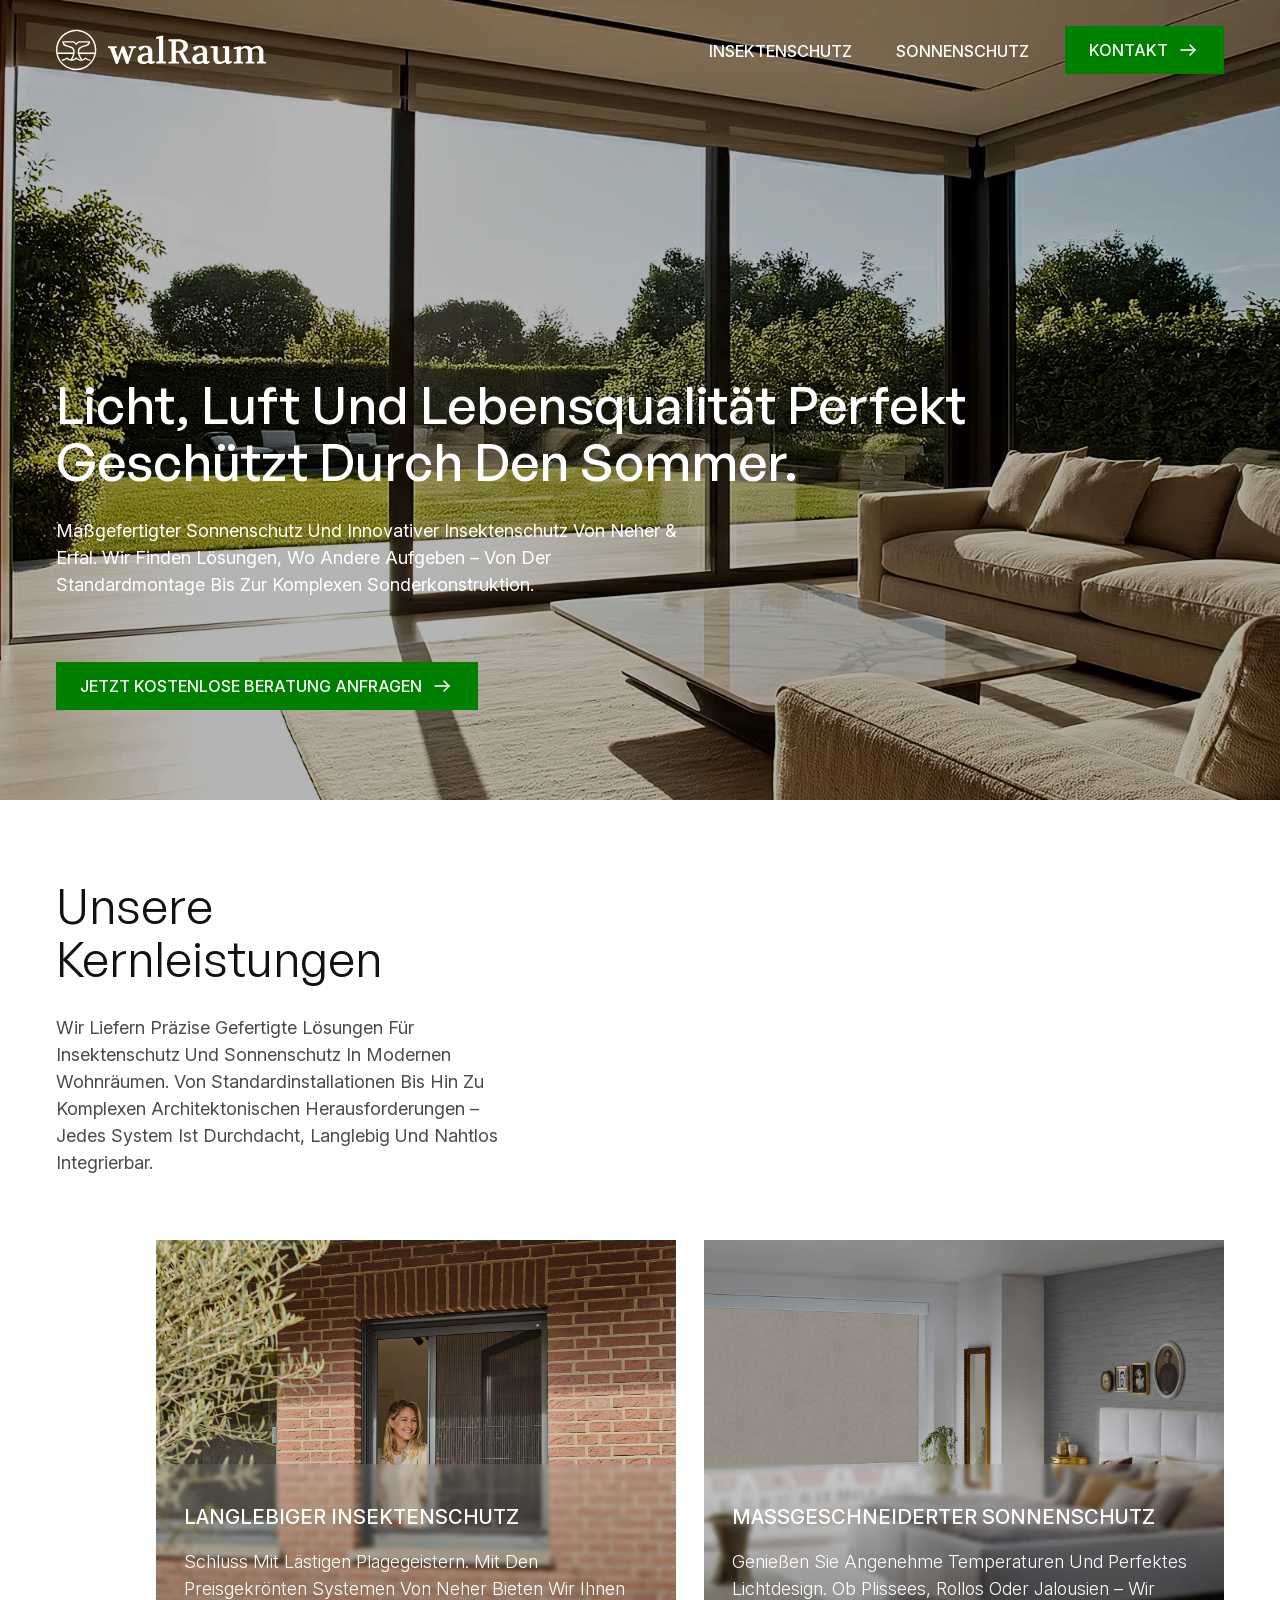
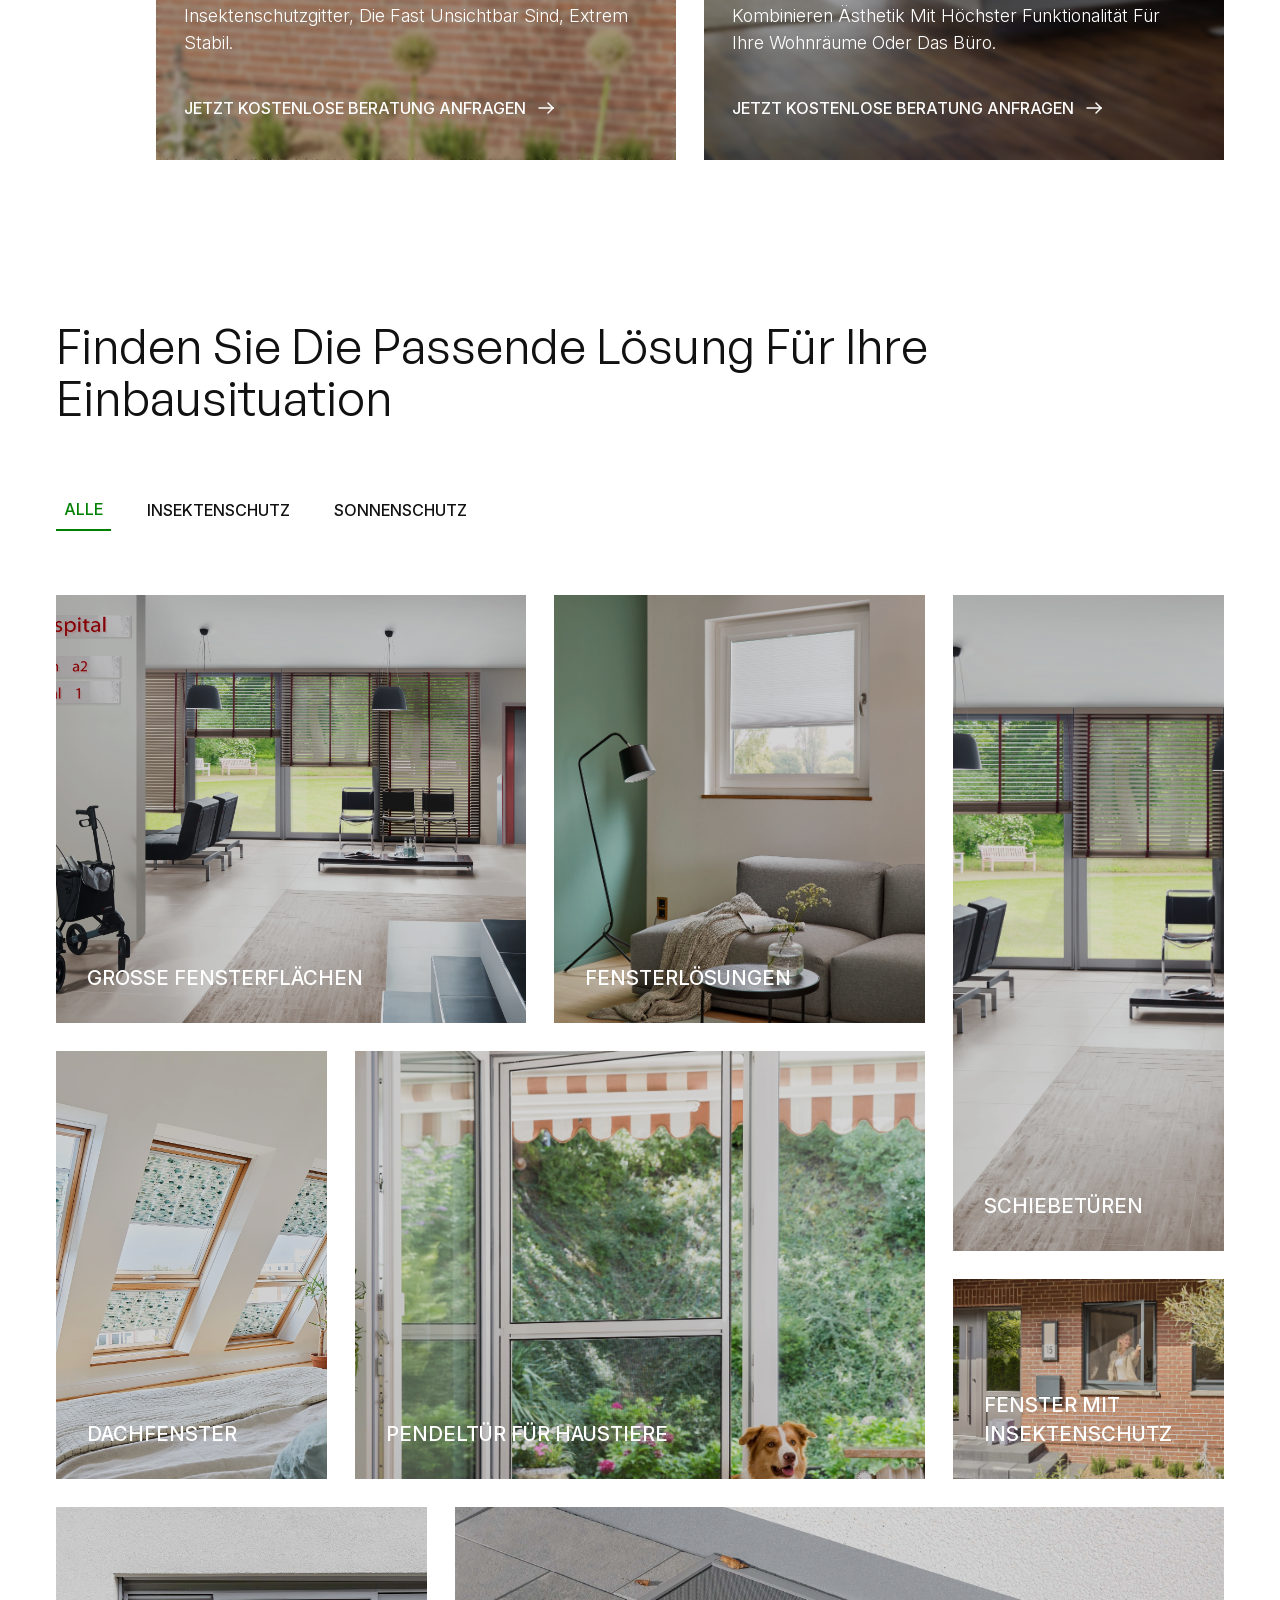
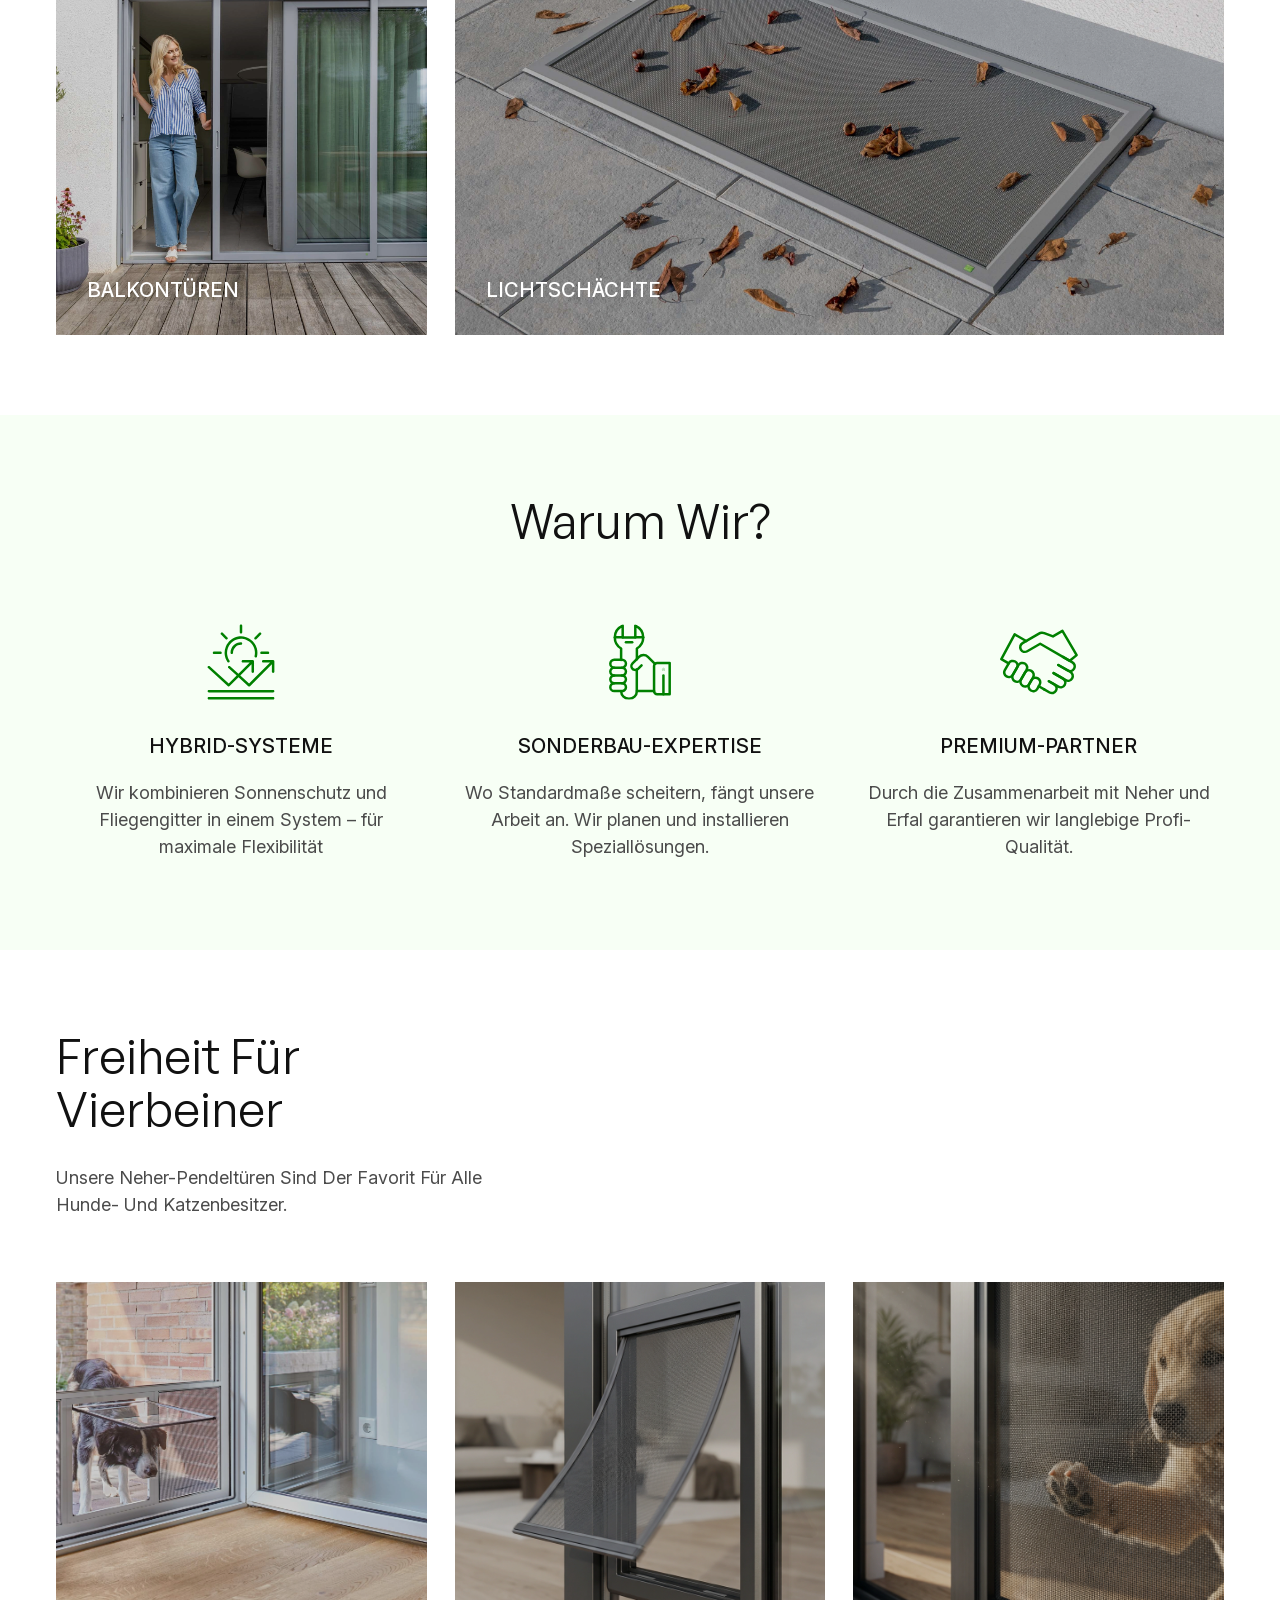
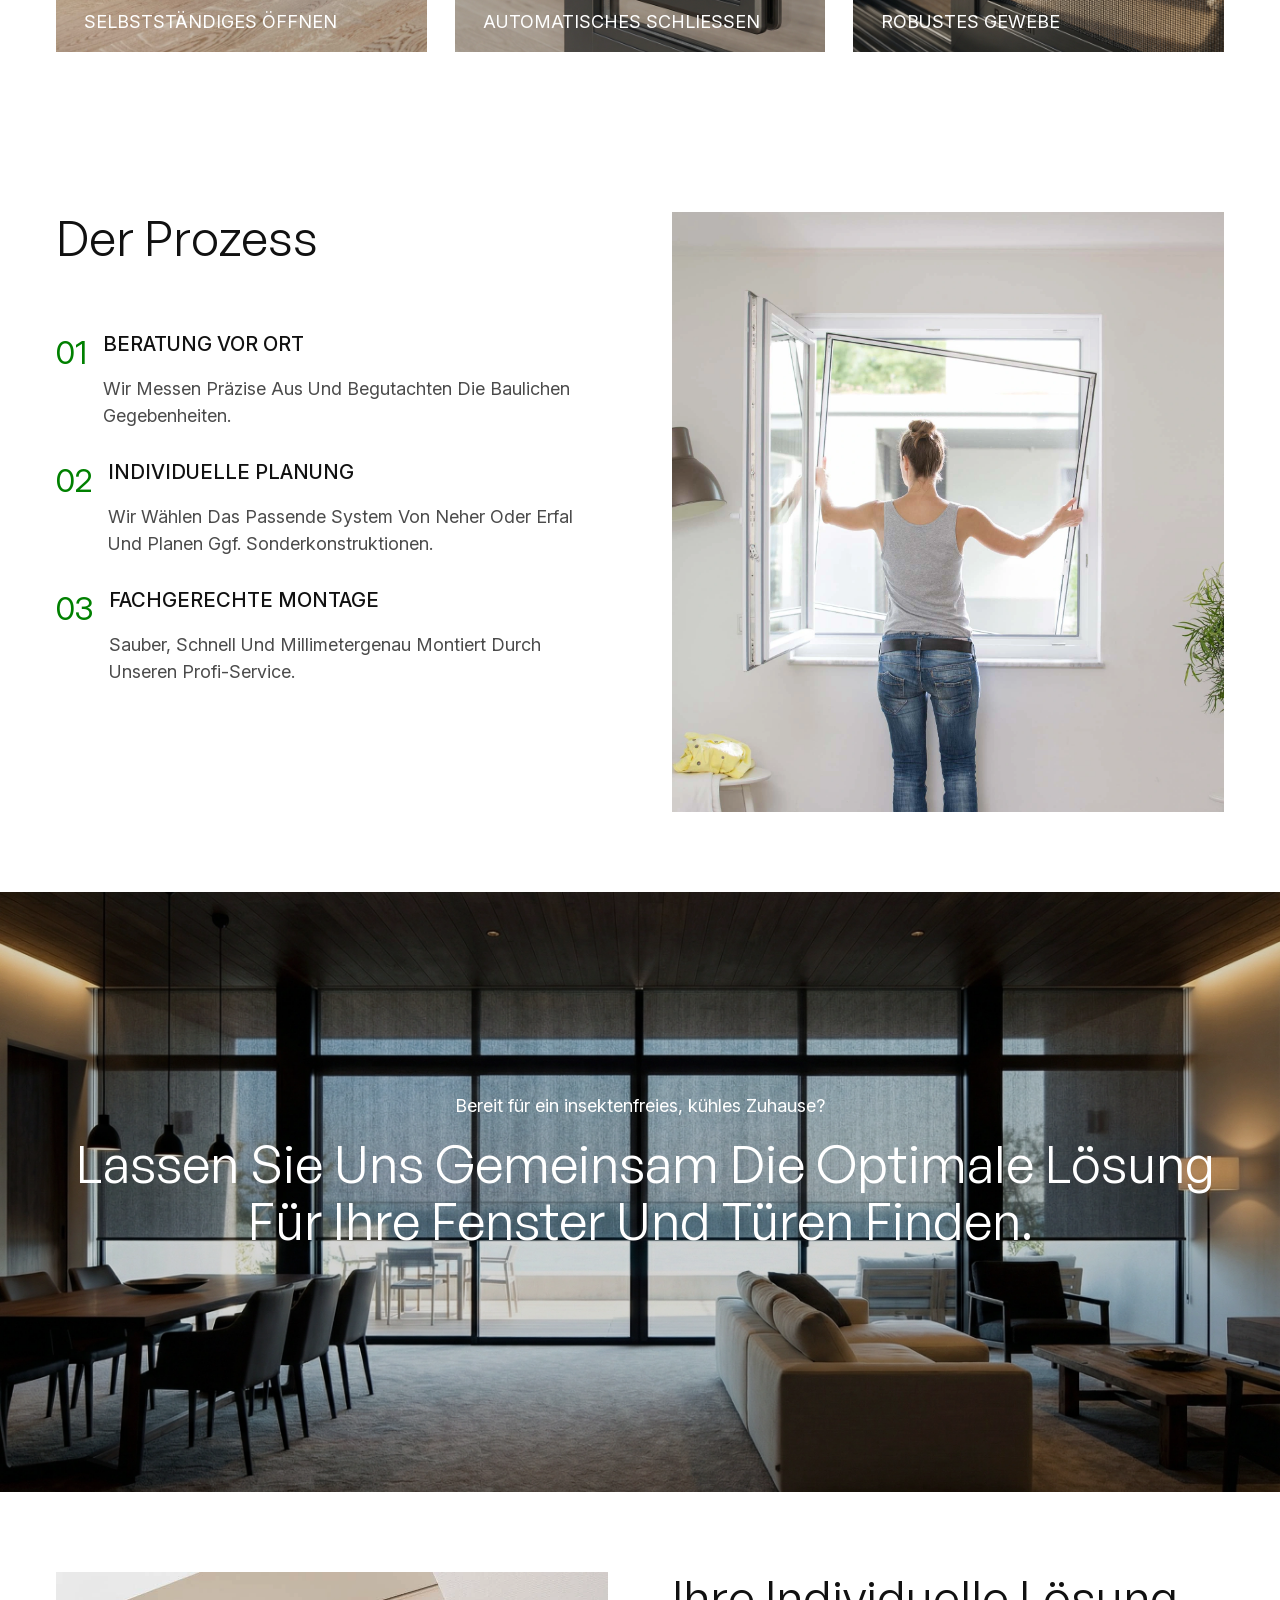
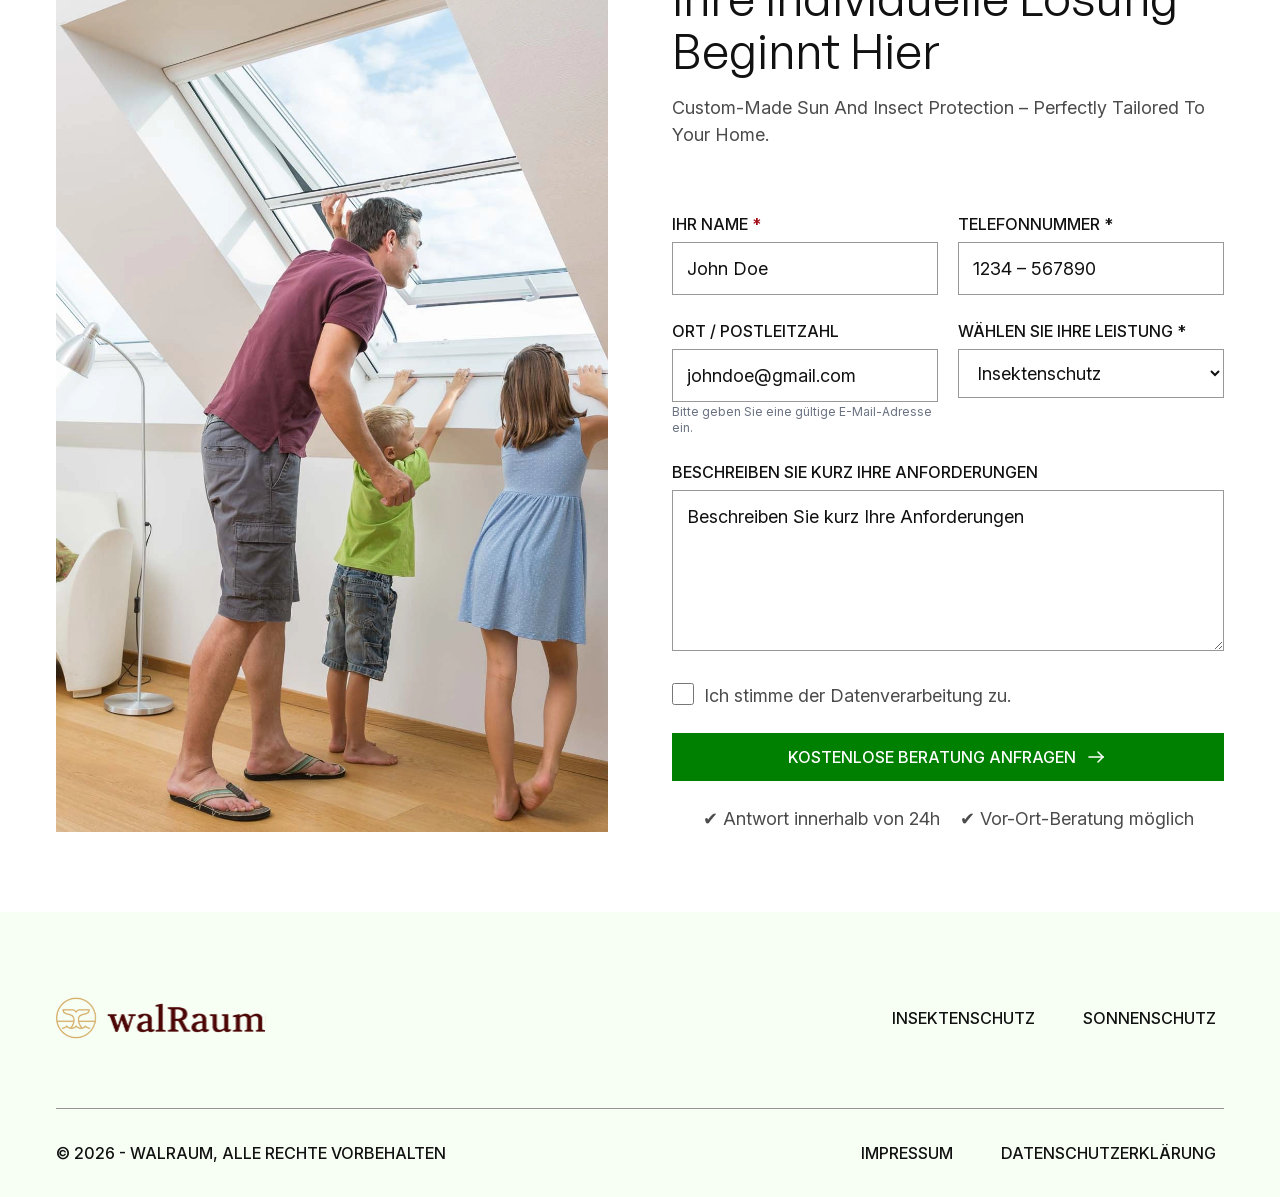
==== commit cc7e4cfb: "final code" ====
--- a/index.html
+++ b/index.html
@@ -4,16 +4,11 @@
         <meta charset="utf-8">
         <meta name="viewport" content="width=device-width,initial-scale=1">
         <title>Walraum Home Page</title>
-        
         <link rel="stylesheet" href="./assets/css/output.css">
-
     </head>
-      
-      
-    <body>
-        <!-- Skip Link button  -->
-        <a href="#mainContent" class="skip-link btn-primary fixed top-0 left-0 z-40">Skip to content</a>
-       <!-- HEADER -->
+    <body class="home">
+        <a href="#mainContent" class="skip-link btn-primary fixed top-0 left-0 z-40 px-16 py-12 min-h-48">Skip to content</a>
+        <!-- HEADER -->
         <header class="header py-24 fixed w-full top-0 left-0 z-30">
             <div class="container">
                 <div class="inner flex justify-between gap-32 items-center">
@@ -21,15 +16,13 @@
                         <img src="./assets/images/header-logo.svg" alt="walraum logo image" class="white-logo">
                         <img src="./assets/images/header-color-logo.svg" alt="walraum colored logo image" class="color-logo absolute inset-0 opacity-0 invisible">
                     </a>
-                  
                     <div id="mainMenu" class="flex justify-center items-center gap-12 md:gap-28">
-                          <div id="menuBtn" class="lg:hidden w-35 h-35 border border-(--text-primary) flex flex-col justify-center items-center cursor-pointer">
-                        <span class="line line-1 w-25 h-2 bg-(--text-primary) my-2"></span>
-                        <span class="line line-2 w-25 h-2 bg-(--text-primary) my-2"></span>
-                        <span class="line line-3 w-25 h-2 bg-(--text-primary) my-2"></span>
-                    </div>
+                        <div id="menuBtn" class="lg:hidden w-35 h-35 border border-(--text-primary) flex flex-col justify-center items-center cursor-pointer">
+                            <span class="line line-1 w-25 h-2 bg-(--text-primary) my-2"></span>
+                            <span class="line line-2 w-25 h-2 bg-(--text-primary) my-2"></span>
+                            <span class="line line-3 w-25 h-2 bg-(--text-primary) my-2"></span>
+                        </div>
                         <nav>
-                            
                             <ul>
                                 <li>
                                     <a href="./Insektenschutz.html" role="link">Insektenschutz</a>
@@ -44,11 +37,37 @@
                             <span>Kontakt</span>
                             <img src="./assets/images/Arrow.svg" alt="white arrow svg" role="img">
                         </a>
-                        <a href="#" role="button" class="btn-primary block! sm:hidden! py-8! px-8!">
-                            <svg xmlns="http://www.w3.org/2000/svg" version="1.1" xmlns:xlink="http://www.w3.org/1999/xlink" width="20" height="20" x="0" y="0" viewBox="0 0 100 100" style="enable-background:new 0 0 512 512" xml:space="preserve" class=""><g><path d="M80.002 63.655c-4.922-3.39-11.718-1.984-15.067 3.054l-3.54 5.623c-.77 1.172-2.556 1.65-3.844.92-12.648-7.383-23.213-17.423-31.188-29.775-.825-1.277-.486-2.952.752-3.893l5.418-3.924c4.916-3.493 5.843-10.304 2.233-15.18L24.723 7.014c-3.06-4.023-9.05-4.45-12.487-.812C-1.048 20.211-4.83 42.283 27.688 73.293c32.477 30.894 54.338 26.045 67.545 12.192 3.553-3.678 2.814-9.662-1.405-12.511z" fill="#ffffff" opacity="1" data-original="#ffffff" class=""></path></g></svg>
+                        <a
+                            href="#"
+                            role="button"
+                            class="btn-primary block! sm:hidden! py-8! px-8!"
+                            aria-label="Kontakt Seite öffnen"
+                        >
+                            <svg
+                                xmlns="http://www.w3.org/2000/svg"
+                                version="1.1"
+                                xmlns:xlink="http://www.w3.org/1999/xlink"
+                                width="20"
+                                height="20"
+                                x="0"
+                                y="0"
+                                viewBox="0 0 100 100"
+                                style="enable-background:new 0 0 512 512"
+                                xml:space="preserve"
+                                class=""
+                            >
+                                <g>
+                                    <path
+                                        d="M80.002 63.655c-4.922-3.39-11.718-1.984-15.067 3.054l-3.54 5.623c-.77 1.172-2.556 1.65-3.844.92-12.648-7.383-23.213-17.423-31.188-29.775-.825-1.277-.486-2.952.752-3.893l5.418-3.924c4.916-3.493 5.843-10.304 2.233-15.18L24.723 7.014c-3.06-4.023-9.05-4.45-12.487-.812C-1.048 20.211-4.83 42.283 27.688 73.293c32.477 30.894 54.338 26.045 67.545 12.192 3.553-3.678 2.814-9.662-1.405-12.511z"
+                                        fill="#ffffff"
+                                        opacity="1"
+                                        data-original="#ffffff"
+                                        class=""
+                                    ></path>
+                                </g>
+                            </svg>
                         </a>
                     </div>
-                    
                 </div>
             </div>
         </header>
@@ -151,21 +170,154 @@
                     </div>
                 </div>
             </section>
-            <!-- Section 3 Starts -->
+            <!-- sec grid gallery -->
             <section class="py-30 md:py-50 lg:py-80">
                 <div class="container">
                     <div class="inner space-y-32  lg:space-y-64">
-                        <div class="heading">
+                        <div class="heading space-y-18 lg:space-y-28">
                             <h2 class="text-h2 font-normal text-(--text-primary)">Finden Sie die passende Lösung für Ihre Einbausituation</h2>
-                          
                         </div>
                         <!-- cards -->
-                        <div class="main ">
-                            
-                        </div>
-                    </div>
-                </div>
-            </section>
+                        <div class="main">
+                            <div class="menu-btns flex gap-28 items-center">
+                                <button type="button" class="menu-btn uppercase p-8 text-p font-medium active-btn" id="Alle">Alle</button>
+                                <button type="button" class="menu-btn uppercase p-8 text-p font-medium" id="insektenschutz">Insektenschutz</button>
+                                <button type="button" class="menu-btn uppercase p-8 text-p font-medium" id="ionnenschutz">Sonnenschutz</button>
+                            </div>
+                            <div class="inner-box">
+                                <div class="box-filter-flex Alle mt-24 md:mt-32 xl:mt-64">
+                                    <div id="gridLayout" class="grid grid-cols-1 sm:grid-cols-2 md:grid-cols-6 lg:grid-cols-12 gap-16 lg:gap-28 auto-rows-[120px] sm:auto-rows-[150px] lg:auto-rows-[200px]">
+                                        <!-- ACF Loop Start -->
+                                        <div class="grid-item relative group break-inside-avoid overflow-hidden">
+                                            <div class="absolute inset-0 bg-(--overlay) z-10"></div>
+                                            <img src="./assets/images/isotope-img-1.webp" alt="Large windows" class="w-full h-full object-cover transition duration-300 ease-in-out group-hover:scale-105">
+                                            <span class="absolute bottom-3 left-3 text-white text-sm uppercase z-11 px-28 py-28 text-h4 font-medium">
+                                                Große Fensterflächen
+                                            </span>
+                                        </div>
+                                        <div class="grid-item relative group break-inside-avoid overflow-hidden">
+                                            <div class="absolute inset-0 bg-(--overlay) z-10"></div>
+                                            <img src="./assets/images/isotope-img-2.webp" alt="Window solutions" class="w-full h-full object-cover transition duration-300 ease-in-out group-hover:scale-105">
+                                            <span class="absolute bottom-3 left-3 text-white text-sm uppercase z-11 px-28 py-28 text-h4 font-medium">
+                                                Fensterlösungen
+                                            </span>
+                                        </div>
+                                        <div class="grid-item relative group break-inside-avoid overflow-hidden">
+                                            <div class="absolute inset-0 bg-(--overlay) z-10"></div>
+                                            <img src="./assets/images/isotope-img-3.webp" alt="Sliding doors" class="w-full h-full object-cover transition duration-300 ease-in-out group-hover:scale-105">
+                                            <span class="absolute bottom-3 left-3 text-white text-sm uppercase z-11 px-28 py-28 text-h4 font-medium">
+                                                Schiebetüren
+                                            </span>
+                                        </div>
+                                        <div class="grid-item relative group break-inside-avoid overflow-hidden">
+                                            <div class="absolute inset-0 bg-(--overlay) z-10"></div>
+                                            <img src="./assets/images/isotope-img-4.webp" alt="Roof windows" class="w-full h-full object-cover transition duration-300 ease-in-out group-hover:scale-105">
+                                            <span class="absolute bottom-3 left-3 text-white text-sm uppercase z-11 px-28 py-28 text-h4 font-medium">
+                                                Dachfenster
+                                            </span>
+                                        </div>
+                                        <div class="grid-item relative group break-inside-avoid overflow-hidden">
+                                            <div class="absolute inset-0 bg-(--overlay) z-10"></div>
+                                            <img src="./assets/images/isotope-img-5.webp" alt="Pet door" class="w-full h-full object-cover transition duration-300 ease-in-out group-hover:scale-105">
+                                            <span class="absolute bottom-3 left-3 text-white text-sm uppercase z-11 px-28 py-28 text-h4 font-medium">
+                                                Pendeltür für Haustiere
+                                            </span>
+                                        </div>
+                                        <div class="grid-item relative group break-inside-avoid overflow-hidden">
+                                            <div class="absolute inset-0 bg-(--overlay) z-10"></div>
+                                            <img src="./assets/images/isotope-img-6.webp" alt="Insect protection" class="w-full h-full object-cover transition duration-300 ease-in-out group-hover:scale-105">
+                                            <span class="absolute bottom-3 left-3 text-white text-sm uppercase z-11 px-28 py-28 text-h4 font-medium">
+                                                Fenster mit Insektenschutz
+                                            </span>
+                                        </div>
+                                        <div class="grid-item relative group break-inside-avoid overflow-hidden">
+                                            <div class="absolute inset-0 bg-(--overlay) z-10"></div>
+                                            <img src="./assets/images/isotope-img-7.webp" alt="Balcony door" class="w-full h-full object-cover transition duration-300 ease-in-out group-hover:scale-105">
+                                            <span class="absolute bottom-3 left-3 text-white text-sm uppercase z-11 px-28 py-28 text-h4 font-medium">
+                                                Balkontüren
+                                            </span>
+                                        </div>
+                                        <div class="grid-item relative group break-inside-avoid overflow-hidden">
+                                            <div class="absolute inset-0 bg-(--overlay) z-10"></div>
+                                            <img src="./assets/images/isotope-img-8.webp" alt="Floor window cover" class="w-full h-full object-cover transition duration-300 ease-in-out group-hover:scale-105">
+                                            <span class="absolute bottom-3 left-3 text-white text-sm uppercase z-11 px-28 py-28 text-h4 font-medium">
+                                                Lichtschächte
+                                            </span>
+                                        </div>
+                                    </div>
+                                </div>
+                                <!-- column -->
+                                <div class="box-filter-flex  insektenschutz mt-24 md:mt-32 xl:mt-64">
+                                    <div id="gridLayout" class="grid grid-cols-1 sm:grid-cols-2 md:grid-cols-6 lg:grid-cols-12 gap-16 lg:gap-28 auto-rows-[120px] sm:auto-rows-[150px] lg:auto-rows-[200px]">
+                                        <!-- ACF Loop Start -->
+                                        <div class="grid-item relative group break-inside-avoid overflow-hidden">
+                                            <div class="absolute inset-0 bg-(--overlay) z-10"></div>
+                                            <img src="./assets/images/isotope-img-1.webp" alt="Large windows" class="w-full h-full object-cover transition duration-300 ease-in-out group-hover:scale-105">
+                                            <span class="absolute bottom-3 left-3 text-white text-sm uppercase z-11 px-28 py-28 text-h4 font-medium">
+                                                Große Fensterflächen
+                                            </span>
+                                        </div>
+                                        
+                                        <div class="grid-item relative group break-inside-avoid overflow-hidden">
+                                            <div class="absolute inset-0 bg-(--overlay) z-10"></div>
+                                            <img src="./assets/images/isotope-img-4.webp" alt="Roof windows" class="w-full h-full object-cover transition duration-300 ease-in-out group-hover:scale-105">
+                                            <span class="absolute bottom-3 left-3 text-white text-sm uppercase z-11 px-28 py-28 text-h4 font-medium">
+                                                Dachfenster
+                                            </span>
+                                        </div>
+                                        <div class="grid-item relative group break-inside-avoid overflow-hidden">
+                                            <div class="absolute inset-0 bg-(--overlay) z-10"></div>
+                                            <img src="./assets/images/isotope-img-5.webp" alt="Pet door" class="w-full h-full object-cover transition duration-300 ease-in-out group-hover:scale-105">
+                                            <span class="absolute bottom-3 left-3 text-white text-sm uppercase z-11 px-28 py-28 text-h4 font-medium">
+                                                Pendeltür für Haustiere
+                                            </span>
+                                        </div>
+                                        
+                                        <div class="grid-item relative group break-inside-avoid overflow-hidden">
+                                            <div class="absolute inset-0 bg-(--overlay) z-10"></div>
+                                            <img src="./assets/images/isotope-img-8.webp" alt="Floor window cover" class="w-full h-full object-cover transition duration-300 ease-in-out group-hover:scale-105">
+                                            <span class="absolute bottom-3 left-3 text-white text-sm uppercase z-11 px-28 py-28 text-h4 font-medium">
+                                                Lichtschächte
+                                            </span>
+                                        </div>
+                                    </div>
+                                </div>
+                                <!-- column -->
+                                <div class="box-filter-flex  ionnenschutz mt-24 md:mt-32 xl:mt-64">
+                                    <div id="gridLayout" class="grid grid-cols-1 sm:grid-cols-2 md:grid-cols-6 lg:grid-cols-12 gap-16 lg:gap-28 auto-rows-[120px] sm:auto-rows-[150px] lg:auto-rows-[200px]">
+                                        <!-- ACF Loop Start -->
+                                        <div class="grid-item relative group break-inside-avoid overflow-hidden">
+                                            <div class="absolute inset-0 bg-(--overlay) z-10"></div>
+                                            <img src="./assets/images/isotope-img-1.webp" alt="Large windows" class="w-full h-full object-cover transition duration-300 ease-in-out group-hover:scale-105">
+                                            <span class="absolute bottom-3 left-3 text-white text-sm uppercase z-11 px-28 py-28 text-h4 font-medium">
+                                                Große Fensterflächen
+                                            </span>
+                                        </div>
+                                        
+                                        <div class="grid-item relative group break-inside-avoid overflow-hidden">
+                                            <div class="absolute inset-0 bg-(--overlay) z-10"></div>
+                                            <img src="./assets/images/isotope-img-4.webp" alt="Roof windows" class="w-full h-full object-cover transition duration-300 ease-in-out group-hover:scale-105">
+                                            <span class="absolute bottom-3 left-3 text-white text-sm uppercase z-11 px-28 py-28 text-h4 font-medium">
+                                                Dachfenster
+                                            </span>
+                                        </div>
+                                        <div class="grid-item relative group break-inside-avoid overflow-hidden">
+                                            <div class="absolute inset-0 bg-(--overlay) z-10"></div>
+                                            <img src="./assets/images/isotope-img-5.webp" alt="Pet door" class="w-full h-full object-cover transition duration-300 ease-in-out group-hover:scale-105">
+                                            <span class="absolute bottom-3 left-3 text-white text-sm uppercase z-11 px-28 py-28 text-h4 font-medium">
+                                                Pendeltür für Haustiere
+                                            </span>
+                                        </div>
+                                        
+                                       
+                                    </div>
+                                </div>
+                            </div>
+                        </div>
+                    </div>
+                </div>
+            </section>
+          
             <!-- section 4 starts -->
             <section class="py-30 md:py-50 lg:py-80 bg-(--light-green)">
                 <div class="container">
@@ -442,7 +594,7 @@
                                     </div>
                                     <!-- Button -->
                                     <button type="submit" class="w-full! btn-primary">
-                                        Kostenlose Beratung anfragen 
+                                        Kostenlose Beratung anfragen
                                         <img src="./assets/images/Arrow.svg" alt="arrow icon" role="img">
                                     </button>
                                     <!-- Info -->
@@ -457,34 +609,44 @@
                 </div>
             </section>
         </main>
-
         <footer class="bg-(--light-green)">
             <div class="container">
-              <div class="footer-top pt-50 lg:pt-80 pb-40 lg:pb-64 flex justify-between items-center gap-20 flex-col lg:flex-row">
-                  <a href="#" role="link">
-                    <img src="./assets/images/header-color-logo.svg" alt="footer logo icon" role="img" class="w-210">
-                  </a>
-
-                  <div class="[&_ul]:flex [&_ul]:justify-center [&_ul]:items-center [&_ul]:gap-6 xsm:[&_ul]:gap-16 xlg:[&_ul]:gap-32 xsm:[&_ul>li]:p-8 [&_ul>li]:text-p [&_ul>li]:font-medium [&_ul>li]:uppercase [&_ul]:flex-col xsm:[&_ul]:flex-row [&_ul>li>a]:tracking-[6%] [&_ul>li>a]:transition-all [&_ul>li>a]:duration-300 [&_ul>li>a]:ease-in-out [&_ul>li>a]:hover:text-(--button-bg) [&_ul>li>a]:active:text-(--button-bg) [&_ul>li>a]:focus-within:text-(--button-bg)">
-                     <ul>
-                      <li><a href="#" role="link"> Insektenschutz</a></li>
-                      <li><a href="#" role="link"> Sonnenschutz</a></li>
-                     </ul>
-                  </div>
-              </div>
-              <!-- copyright -->
-               <div class="copyright flex justify-center lg:justify-between items-center gap-10 lg:gap-16 border-t-[1.5px] border-t-[#939393] py-12 lg:py-24 lg:flex-row flex-col">
-                 <div class="text-p font-medium text-(--primary) uppercase  text-center lg:text-left">
-                    <p>© 2026 - walraum, Alle Rechte vorbehalten</p>
-                 </div>
-
-                 <div class="[&_ul]:flex [&_ul]:justify-center [&_ul]:items-center [&_ul]:gap-6 xsm:[&_ul]:gap-16 xlg:[&_ul]:gap-32 xsm:[&_ul>li]:p-8 [&_ul>li]:text-p [&_ul>li]:font-medium [&_ul>li]:uppercase [&_ul]:flex-col xsm:[&_ul]:flex-row [&_ul>li>a]:tracking-[6%] [&_ul>li>a]:transition-all [&_ul>li>a]:duration-300 [&_ul>li>a]:ease-in-out [&_ul>li>a]:hover:text-(--button-bg) [&_ul>li>a]:active:text-(--button-bg) [&_ul>li>a]:focus-within:text-(--button-bg)">
-                    <ul>
-                      <li><a href="#" role="link"> Impressum</a></li>
-                      <li><a href="#" role="link"> Datenschutzerklärung</a></li>
-                     </ul>
-                 </div>
-               </div>
+                <div class="footer-top pt-50 lg:pt-80 pb-40 lg:pb-64 flex justify-between items-center gap-20 flex-col lg:flex-row">
+                    <a href="#" role="link">
+                        <img
+                            src="./assets/images/header-color-logo.svg"
+                            alt="footer logo icon"
+                            role="img"
+                            class="w-210"
+                        >
+                    </a>
+                    <div class="[&_ul]:flex [&_ul]:justify-center [&_ul]:items-center [&_ul]:gap-6 xsm:[&_ul]:gap-16 xlg:[&_ul]:gap-32 xsm:[&_ul>li]:p-8 [&_ul>li]:text-p [&_ul>li]:font-medium [&_ul>li]:uppercase [&_ul]:flex-col xsm:[&_ul]:flex-row [&_ul>li>a]:tracking-[6%] [&_ul>li>a]:transition-all [&_ul>li>a]:duration-300 [&_ul>li>a]:ease-in-out [&_ul>li>a]:hover:text-(--button-bg) [&_ul>li>a]:active:text-(--button-bg) [&_ul>li>a]:focus-within:text-(--button-bg)">
+                        <ul>
+                            <li>
+                                <a href="#" role="link"> Insektenschutz</a>
+                            </li>
+                            <li>
+                                <a href="#" role="link"> Sonnenschutz</a>
+                            </li>
+                        </ul>
+                    </div>
+                </div>
+                <!-- copyright -->
+                <div class="copyright flex justify-center lg:justify-between items-center gap-10 lg:gap-16 border-t-[1.5px] border-t-[#939393] py-12 lg:py-24 lg:flex-row flex-col">
+                    <div class="text-p font-medium text-(--primary) uppercase  text-center lg:text-left">
+                        <p>© 2026 - walraum, Alle Rechte vorbehalten</p>
+                    </div>
+                    <div class="[&_ul]:flex [&_ul]:justify-center [&_ul]:items-center [&_ul]:gap-6 xsm:[&_ul]:gap-16 xlg:[&_ul]:gap-32 xsm:[&_ul>li]:p-8 [&_ul>li]:text-p [&_ul>li]:font-medium [&_ul>li]:uppercase [&_ul]:flex-col xsm:[&_ul]:flex-row [&_ul>li>a]:tracking-[6%] [&_ul>li>a]:transition-all [&_ul>li>a]:duration-300 [&_ul>li>a]:ease-in-out [&_ul>li>a]:hover:text-(--button-bg) [&_ul>li>a]:active:text-(--button-bg) [&_ul>li>a]:focus-within:text-(--button-bg)">
+                        <ul>
+                            <li>
+                                <a href="#" role="link"> Impressum</a>
+                            </li>
+                            <li>
+                                <a href="#" role="link"> Datenschutzerklärung</a>
+                            </li>
+                        </ul>
+                    </div>
+                </div>
             </div>
         </footer>
         <!-- Script -->
--- a/assets/css/output.css
+++ b/assets/css/output.css
@@ -14,6 +14,8 @@
     --spacing: 1px;
     --text-xs: 0.75rem;
     --text-xs--line-height: calc(1 / 0.75);
+    --text-sm: 0.875rem;
+    --text-sm--line-height: calc(1.25 / 0.875);
     --font-weight-light: 300;
     --font-weight-normal: 400;
     --font-weight-medium: 500;
@@ -220,8 +222,14 @@
   .bottom-0 {
     bottom: calc(var(--spacing) * 0);
   }
+  .bottom-3 {
+    bottom: calc(var(--spacing) * 3);
+  }
   .left-0 {
     left: calc(var(--spacing) * 0);
+  }
+  .left-3 {
+    left: calc(var(--spacing) * 3);
   }
   .left-\[90\%\]\! {
     left: 90% !important;
@@ -283,6 +291,9 @@
   .mt-2 {
     margin-top: calc(var(--spacing) * 2);
   }
+  .mt-24 {
+    margin-top: calc(var(--spacing) * 24);
+  }
   .mb-6 {
     margin-bottom: calc(var(--spacing) * 6);
   }
@@ -353,6 +364,9 @@
   .max-h-0 {
     max-height: calc(var(--spacing) * 0);
   }
+  .min-h-48 {
+    min-height: calc(var(--spacing) * 48);
+  }
   .min-h-500 {
     min-height: calc(var(--spacing) * 500);
   }
@@ -401,6 +415,15 @@
   }
   .resize {
     resize: both;
+  }
+  .break-inside-avoid {
+    break-inside: avoid;
+  }
+  .auto-rows-\[120px\] {
+    grid-auto-rows: 120px;
+  }
+  .grid-cols-1 {
+    grid-template-columns: repeat(1, minmax(0, 1fr));
   }
   .flex-col {
     flex-direction: column;
@@ -582,6 +605,9 @@
   .object-center {
     object-position: center;
   }
+  .p-8 {
+    padding: calc(var(--spacing) * 8);
+  }
   .p-10 {
     padding: calc(var(--spacing) * 10);
   }
@@ -594,6 +620,9 @@
   .px-15 {
     padding-inline: calc(var(--spacing) * 15);
   }
+  .px-16 {
+    padding-inline: calc(var(--spacing) * 16);
+  }
   .px-22 {
     padding-inline: calc(var(--spacing) * 22);
   }
@@ -618,6 +647,9 @@
   .py-24 {
     padding-block: calc(var(--spacing) * 24);
   }
+  .py-28 {
+    padding-block: calc(var(--spacing) * 28);
+  }
   .py-30 {
     padding-block: calc(var(--spacing) * 30);
   }
@@ -662,6 +694,10 @@
   }
   .text-left {
     text-align: left;
+  }
+  .text-sm {
+    font-size: var(--text-sm);
+    line-height: var(--tw-leading, var(--text-sm--line-height));
   }
   .text-xs {
     font-size: var(--text-xs);
@@ -848,6 +884,11 @@
       display: none !important;
     }
   }
+  .sm\:auto-rows-\[150px\] {
+    @media (width >= 576px) {
+      grid-auto-rows: 150px;
+    }
+  }
   .sm\:grid-cols-2 {
     @media (width >= 576px) {
       grid-template-columns: repeat(2, minmax(0, 1fr));
@@ -862,6 +903,11 @@
       }
     }
   }
+  .md\:mt-32 {
+    @media (width >= 768px) {
+      margin-top: calc(var(--spacing) * 32);
+    }
+  }
   .md\:flex\! {
     @media (width >= 768px) {
       display: flex !important;
@@ -882,6 +928,11 @@
       width: 85%;
     }
   }
+  .md\:grid-cols-6 {
+    @media (width >= 768px) {
+      grid-template-columns: repeat(6, minmax(0, 1fr));
+    }
+  }
   .md\:gap-28 {
     @media (width >= 768px) {
       gap: calc(var(--spacing) * 28);
@@ -957,6 +1008,11 @@
       width: 80%;
     }
   }
+  .lg\:auto-rows-\[200px\] {
+    @media (width >= 992px) {
+      grid-auto-rows: 200px;
+    }
+  }
   .lg\:grid-cols-2 {
     @media (width >= 992px) {
       grid-template-columns: repeat(2, minmax(0, 1fr));
@@ -965,6 +1021,11 @@
   .lg\:grid-cols-3 {
     @media (width >= 992px) {
       grid-template-columns: repeat(3, minmax(0, 1fr));
+    }
+  }
+  .lg\:grid-cols-12 {
+    @media (width >= 992px) {
+      grid-template-columns: repeat(12, minmax(0, 1fr));
     }
   }
   .lg\:flex-row {
@@ -1058,6 +1119,11 @@
   .xl\:left-\[94\%\]\! {
     @media (width >= 1200px) {
       left: 94% !important;
+    }
+  }
+  .xl\:mt-64 {
+    @media (width >= 1200px) {
+      margin-top: calc(var(--spacing) * 64);
     }
   }
   .xl\:aspect-auto {
@@ -1574,9 +1640,6 @@
 .swiper-button-prev, .swiper-button-next {
   transition: all 0.3s ease, color 0.3s ease;
 }
-.swiper-pagination-bullet-active {
-  background: #008000 !important;
-}
 .swiper-button-prev:hover, .swiper-button-next:hover, .swiper-button-prev:focus, .swiper-button-next:focus {
   background-color: var(--button-bg);
   border: 1px solid var(--button-bg);
@@ -1593,6 +1656,41 @@
 }
 .icon-hover:hover {
   filter: brightness(0) saturate(100%) invert(36%) sepia(92%) saturate(450%) hue-rotate(85deg) brightness(95%) contrast(95%);
+}
+.swiper-pagination-bullet {
+  width: 26px;
+  height: 26px;
+  background: transparent;
+  opacity: 1;
+  margin: 0 4px !important;
+  position: relative;
+}
+.swiper-pagination-bullet::after {
+  content: "";
+  width: 12px;
+  height: 12px;
+  background-color: #999;
+  border-radius: 50%;
+  position: absolute;
+  top: 50%;
+  left: 50%;
+  transform: translate(-50%, -50%);
+}
+.swiper-pagination-bullet-active {
+  width: 36px;
+}
+.swiper-pagination-bullet-active::after {
+  background-color: var(--button-bg);
+  width: 12px !important;
+  height: 12px !important;
+  border-radius: 99px;
+}
+.menu-btn.active-btn {
+  border-bottom: 2px solid var(--button-bg);
+}
+.menu-btn.active-btn {
+  display: block;
+  color: var(--button-bg);
 }
 @property --tw-translate-x {
   syntax: "*";
